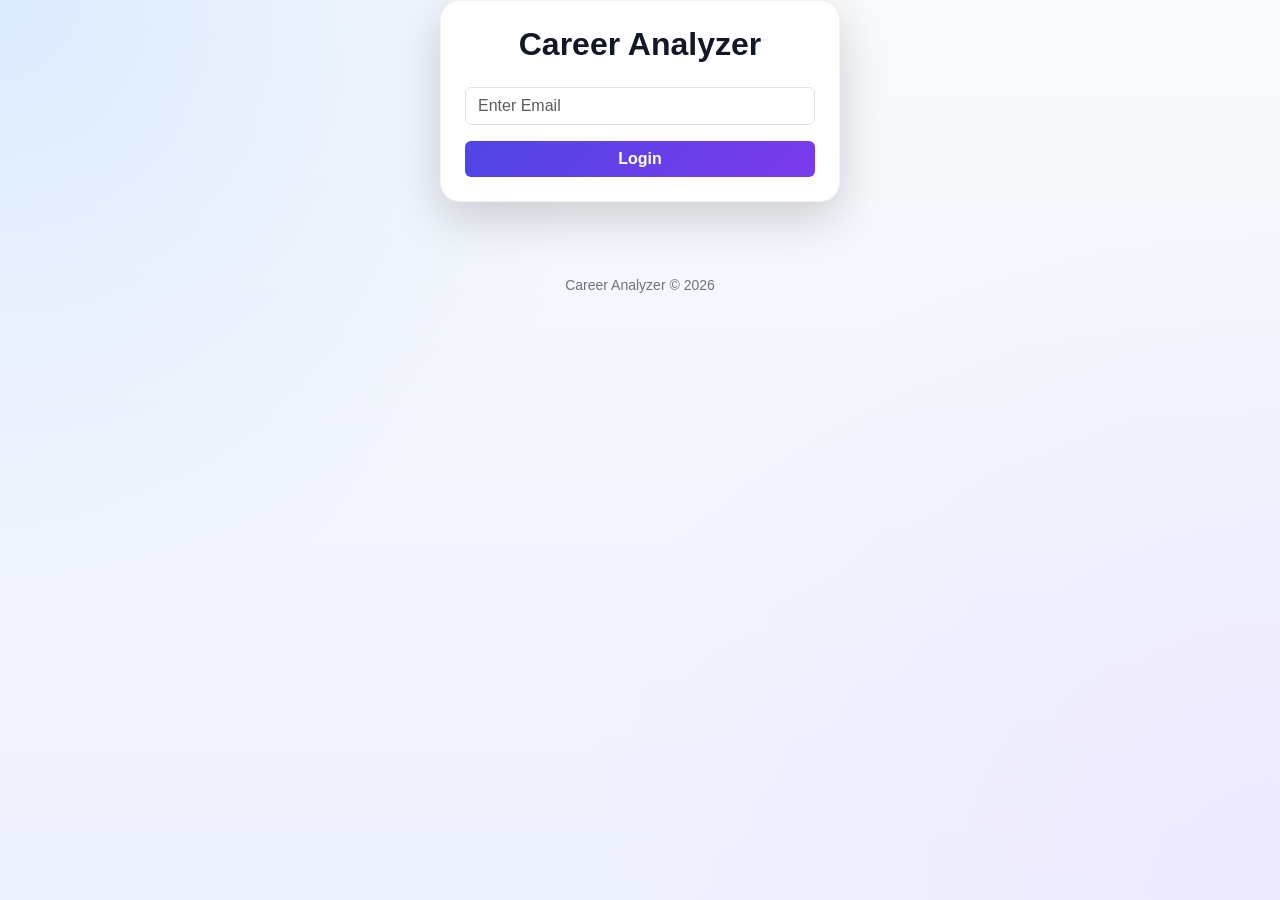
==== frontend/Career-Analyzer-Frontend/index.html @ 78244c8f "Added Frontend" ====
<!DOCTYPE html>
<html>
<head>

    <title>Career Analyzer Login</title>

    <link href="https://cdn.jsdelivr.net/npm/bootstrap@5.3.3/dist/css/bootstrap.min.css"
          rel="stylesheet">

    <link rel="stylesheet" href="css/style.css">

</head>

<body class="bg-light">
    <div class="main-wrapper">

<div class="container vh-100 d-flex justify-content-center align-items-center">

    <div class="card shadow-lg p-4" style="width:400px;">

        <h2 class="text-center mb-4">
            Career Analyzer
        </h2>

        <input
                type="text"
                id="username"
                class="form-control mb-3"
                placeholder="Enter Email">

        <button
                class="btn btn-primary w-100"
                onclick="login()">

            Login

        </button>

    </div>

</div>
</div>
<script src="js/app.js"></script>

</body>
<footer
    class="text-center mt-5">

    Career Analyzer © 2026

</footer>
</html>
---- frontend/Career-Analyzer-Frontend/css/style.css ----
/* ===============================
   ROOT DESIGN SYSTEM
================================ */
:root {
    --primary: #4f46e5;
    --secondary: #7c3aed;
    --accent: #06b6d4;

    --text: #111827;
    --muted: #6b7280;

    --card-bg: #ffffff;
    --soft-bg: #f8fafc;
}

html, body {
    height: auto;
    min-height: 100%;
    overflow-y: auto;
    overflow-x: hidden;
}
/* ===============================
   GLOBAL BODY
================================ */
body {
    margin: 0;
    font-family: 'Segoe UI', sans-serif;
padding-bottom: 60px;
    background:
        radial-gradient(circle at top left, #dbeafe, transparent 40%),
        radial-gradient(circle at bottom right, #ede9fe, transparent 45%),
        linear-gradient(180deg, #f8fafc, #eef2ff);

    color: var(--text);
position: relative;
}

/* ===============================
   FLOATING BACKGROUND BLOBS
================================ */
.bg-blobs {
    position: fixed;
    inset: 0;
    pointer-events: none; /* VERY IMPORTANT */
    z-index: -1;
}


.bg-blobs::before,
.bg-blobs::after {
    content: "";
    position: absolute;
    width: 400px;
    height: 400px;
    border-radius: 50%;
    filter: blur(80px);
    opacity: 0.6;
    animation: float 10s infinite ease-in-out;
}

.bg-blobs::before {
    background: var(--primary);
    top: 10%;
    left: 10%;
}

.bg-blobs::after {
    background: var(--accent);
    bottom: 10%;
    right: 10%;
    animation-delay: 3s;
}

/* ===============================
   HERO SECTION
================================ */
.hero-section {
    background: linear-gradient(
        135deg,
        var(--primary),
        var(--secondary),
        var(--accent)
    );

    color: white;
    padding: 70px 30px;
    border-radius: 0 0 40px 40px;
    text-align: center;

    box-shadow: 0 12px 35px rgba(0,0,0,0.25);
}

.hero-section h1 {
    font-size: 46px;
    font-weight: 900;
    letter-spacing: 1px;
    text-shadow: 0 2px 10px rgba(0,0,0,0.2);
}

.hero-section p {
    font-size: 18px;
    opacity: 0.95;
    font-weight: 500;
}

/* ===============================
   NAVBAR
================================ */
.navbar {
    backdrop-filter: blur(14px);
    background: rgba(15, 23, 42, 0.9) !important;
    padding: 12px 20px;
    border-bottom: 1px solid rgba(255,255,255,0.08);
}

/* ===============================
   CARDS
================================ */
.card {
    border: 1px solid rgba(0,0,0,0.05);
    border-radius: 20px;

    background: var(--card-bg);

    box-shadow: 0 10px 25px rgba(0,0,0,0.08);

    transition: all 0.3s ease;
}

.card:hover {
    transform: translateY(-7px);
    box-shadow: 0 18px 40px rgba(0,0,0,0.15);
}

/* ===============================
   STAT CARDS
================================ */
.stat-card {
    text-align: center;
    padding: 28px;
    border-radius: 20px;

    background: linear-gradient(
        135deg,
        #ffffff,
        #f1f5f9,
        #eef2ff
    );

    border: 1px solid rgba(99,102,241,0.1);
}

.stat-number {
    font-size: 38px;
    font-weight: 900;
    color: var(--primary);
}

/* ===============================
   BEST MATCH CARD (AI GLOW FIXED)
================================ */
.best-match {
    background: linear-gradient(
        135deg,
        #10b981,
        var(--accent)
    );

    color: white;
    border-radius: 24px;
    text-align: center;

    position: relative;
    overflow: hidden;

    box-shadow: 0 15px 35px rgba(0,0,0,0.2);
}

.best-match::before {
    content: "";
    position: absolute;
    inset: -50%;
    background: radial-gradient(circle, rgba(255,255,255,0.25), transparent 60%);
    animation: glow 3s infinite;
}

/* ===============================
   HEADINGS
================================ */
h1, h2, h3, h4, h5 {
    font-weight: 800;
    color: var(--text);
}

/* Hero override */
.hero-section h1,
.hero-section p {
    color: white;
}

/* ===============================
   LIST ITEMS
================================ */
ul {
    padding-left: 0;
}

li {
    list-style: none;

    padding: 10px 14px;
    margin-bottom: 10px;

    font-size: 15px;
    font-weight: 500;

    background: var(--soft-bg);
    border: 1px solid rgba(0,0,0,0.05);
    border-radius: 12px;

    color: #1f2937;

    transition: all 0.25s ease;
}

li:hover {
    transform: scale(1.02);
    background: rgba(99,102,241,0.08);
    box-shadow: 0 8px 20px rgba(99,102,241,0.15);
}

/* ===============================
   BUTTONS
================================ */
.btn-primary {
    background: linear-gradient(135deg, var(--primary), var(--secondary));
    border: none;
    font-weight: 600;
}

.btn-primary:hover {
    transform: scale(1.03);
    opacity: 0.95;
}

.btn-success {
    background: linear-gradient(135deg, #10b981, #059669);
    border: none;
    font-weight: 600;
}

.btn-outline-light:hover {
    background: white;
    color: black;
}

/* ===============================
   CONTAINER
================================ */

.container, .row {
    height: auto !important;
    max-height: none !important;
}
.main-wrapper {
    animation: fadeIn 0.6s ease-in-out;
}

/* ===============================
   FOOTER
================================ */
footer {
    padding: 25px;
    font-size: 14px;
    color: var(--muted);
    text-align: center;
}

/* ===============================
   DARK MODE
================================ */
body.dark {
    background: #0b1220;
    color: #e5e7eb;
}

body.dark .card {
    background: rgba(255,255,255,0.06);
    color: white;
}

body.dark li {
    background: rgba(255,255,255,0.08);
    color: #e5e7eb;
}

body.dark .stat-card {
    background: rgba(255,255,255,0.05);
}

/* ===============================
   PROGRESS BAR (OPTIONAL UI)
================================ */
.progress-bar-container {
    background: #e5e7eb;
    border-radius: 10px;
    height: 10px;
    overflow: hidden;
    margin-top: 6px;
}

.progress-bar-fill {
    height: 100%;
    background: linear-gradient(90deg, var(--primary), var(--accent));
    width: 0%;
    transition: width 1s ease-in-out;
}

/* ===============================
   ANIMATIONS
================================ */
@keyframes float {
    0%, 100% { transform: translateY(0px) scale(1); }
    50% { transform: translateY(-40px) scale(1.2); }
}

@keyframes fadeIn {
    from { opacity: 0; transform: translateY(10px); }
    to { opacity: 1; transform: translateY(0); }
}

@keyframes glow {
    0%, 100% { transform: rotate(0deg); }
    50% { transform: rotate(180deg); }
}
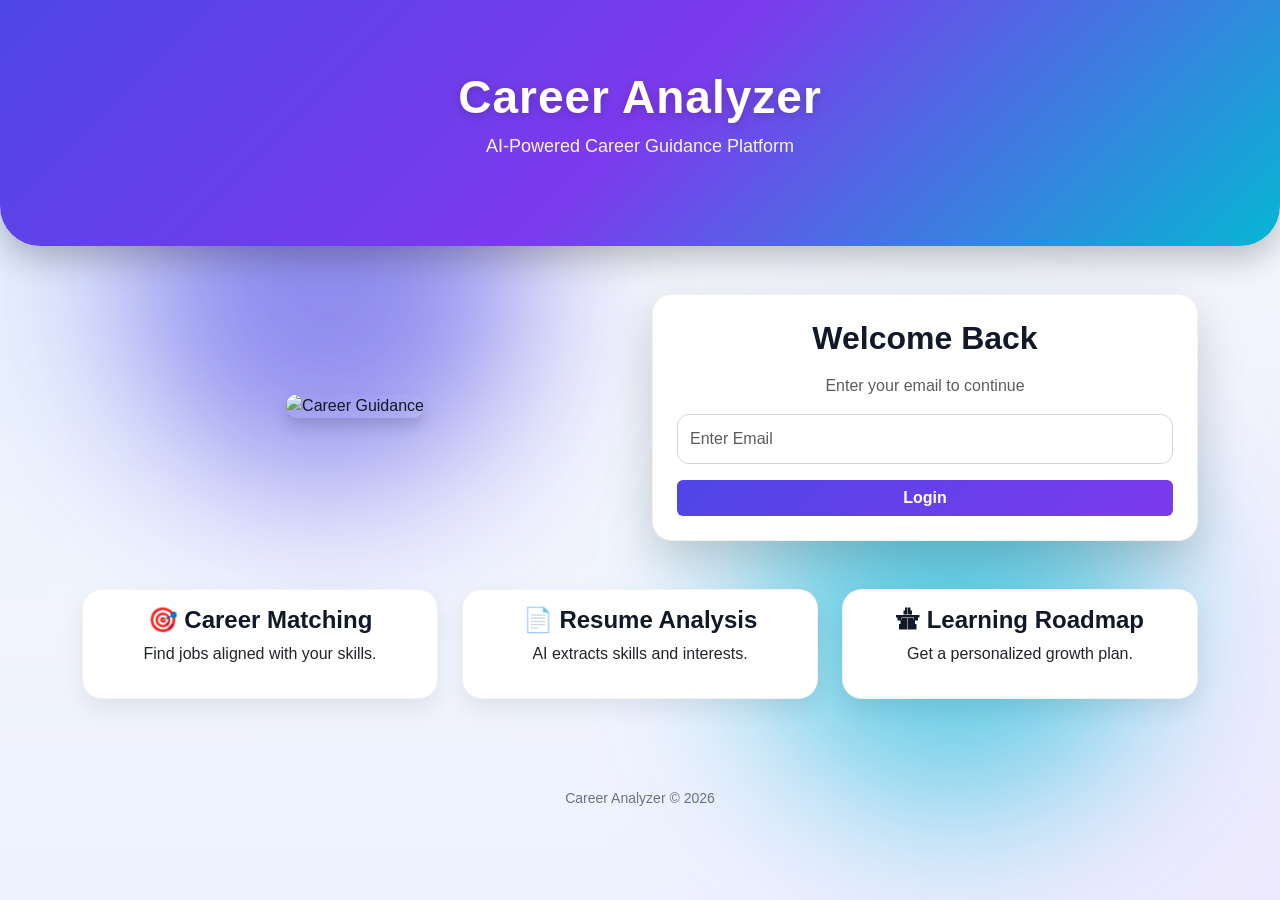
==== commit c09cb6cb: "Initial Career Analyzer Project" ====
--- a/frontend/Career-Analyzer-Frontend/index.html
+++ b/frontend/Career-Analyzer-Frontend/index.html
@@ -1,52 +1,100 @@
 <!DOCTYPE html>
 <html>
 <head>
-
     <title>Career Analyzer Login</title>
 
     <link href="https://cdn.jsdelivr.net/npm/bootstrap@5.3.3/dist/css/bootstrap.min.css"
           rel="stylesheet">
 
     <link rel="stylesheet" href="css/style.css">
-
 </head>
 
-<body class="bg-light">
-    <div class="main-wrapper">
+<body>
 
-<div class="container vh-100 d-flex justify-content-center align-items-center">
+<div class="bg-blobs"></div>
 
-    <div class="card shadow-lg p-4" style="width:400px;">
+<!-- Hero Section -->
+<div class="hero-section">
+    <h1>Career Analyzer</h1>
+    <p>AI-Powered Career Guidance Platform</p>
+</div>
 
-        <h2 class="text-center mb-4">
-            Career Analyzer
-        </h2>
+<div class="container mt-5">
 
-        <input
-                type="text"
-                id="username"
-                class="form-control mb-3"
-                placeholder="Enter Email">
+    <div class="row align-items-center">
 
-        <button
-                class="btn btn-primary w-100"
-                onclick="login()">
+        <!-- Left Side Image -->
+        <div class="col-lg-6 text-center mb-4">
+            <img
+                src="https://images.unsplash.com/photo-1522202176988-66273c2fd55f"
+                class="img-fluid rounded-4 shadow"
+                alt="Career Guidance">
+        </div>
 
-            Login
+        <!-- Login Card -->
+        <div class="col-lg-6">
 
-        </button>
+            <div class="card shadow-lg p-4">
+
+                <h2 class="text-center mb-3">
+                    Welcome Back
+                </h2>
+
+                <p class="text-center text-muted">
+                    Enter your email to continue
+                </p>
+
+                <input
+                    type="email"
+                    id="username"
+                    class="form-control mb-3"
+                    placeholder="Enter Email">
+
+                <button
+                    class="btn btn-primary w-100"
+                    onclick="login()">
+                    Login
+                </button>
+
+            </div>
+
+        </div>
+
+    </div>
+
+    <!-- Features -->
+    <div class="row mt-5">
+
+        <div class="col-md-4 mb-3">
+            <div class="card p-3 text-center">
+                <h4>🎯 Career Matching</h4>
+                <p>Find jobs aligned with your skills.</p>
+            </div>
+        </div>
+
+        <div class="col-md-4 mb-3">
+            <div class="card p-3 text-center">
+                <h4>📄 Resume Analysis</h4>
+                <p>AI extracts skills and interests.</p>
+            </div>
+        </div>
+
+        <div class="col-md-4 mb-3">
+            <div class="card p-3 text-center">
+                <h4>🛣 Learning Roadmap</h4>
+                <p>Get a personalized growth plan.</p>
+            </div>
+        </div>
 
     </div>
 
 </div>
-</div>
+
+<footer class="text-center mt-5">
+    Career Analyzer © 2026
+</footer>
+
 <script src="js/app.js"></script>
 
 </body>
-<footer
-    class="text-center mt-5">
-
-    Career Analyzer © 2026
-
-</footer>
 </html>
--- a/frontend/Career-Analyzer-Frontend/css/style.css
+++ b/frontend/Career-Analyzer-Frontend/css/style.css
@@ -116,6 +116,21 @@
 /* ===============================
    CARDS
 ================================ */
+.form-control {
+    border-radius: 12px;
+    padding: 12px;
+    border: 1px solid #d1d5db;
+}
+
+.form-control:focus {
+    box-shadow: 0 0 15px rgba(79,70,229,0.25);
+    border-color: #4f46e5;
+}
+
+.card h2,
+.card h3 {
+    margin-bottom: 15px;
+}
 .card {
     border: 1px solid rgba(0,0,0,0.05);
     border-radius: 20px;
@@ -315,6 +330,11 @@
     width: 0%;
     transition: width 1s ease-in-out;
 }
+#detectedDomain {
+    font-size: 1.3rem;
+    font-weight: bold;
+    color: #198754;
+}
 
 /* ===============================
    ANIMATIONS
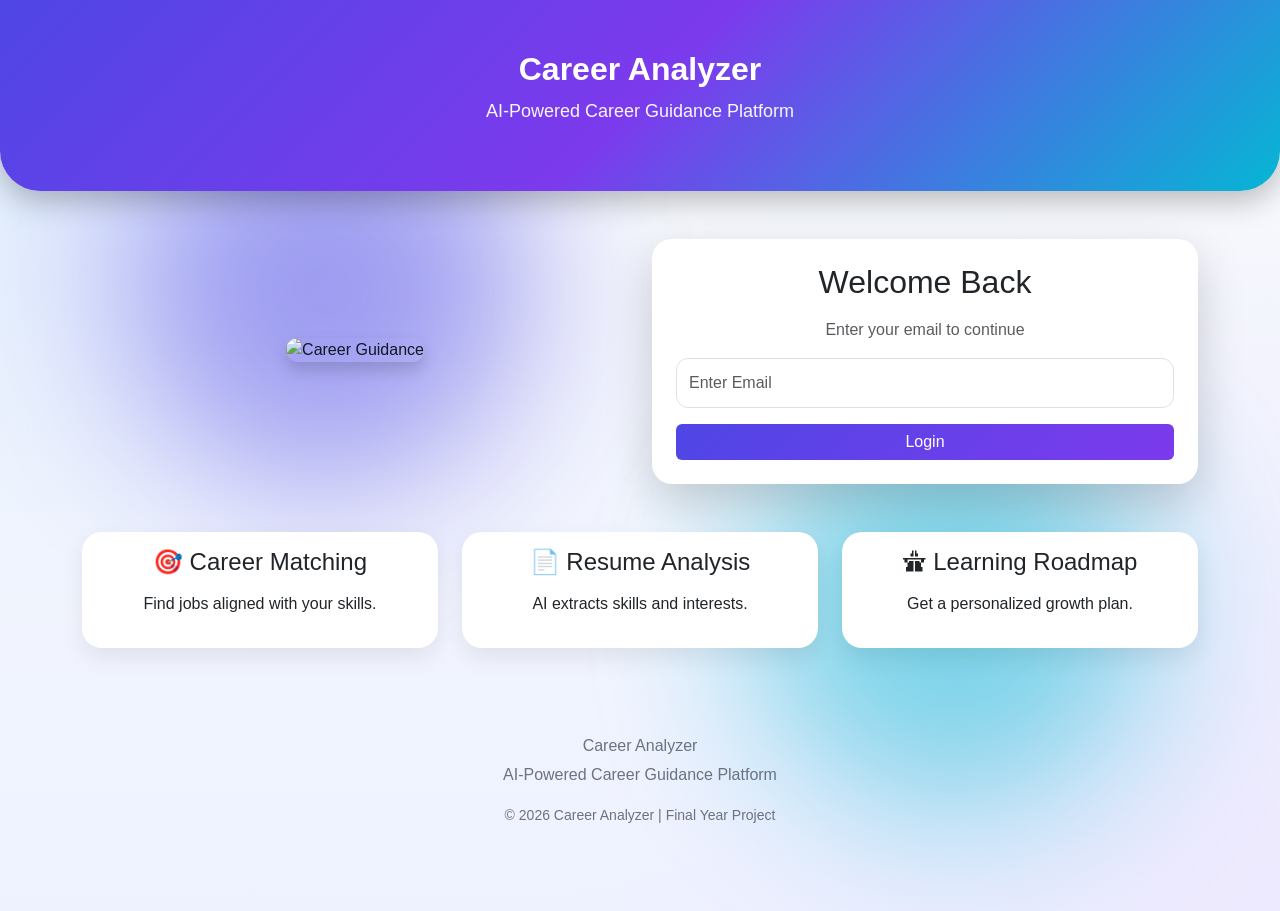
==== commit b91b74e9: "enhanced fronted" ====
--- a/frontend/Career-Analyzer-Frontend/index.html
+++ b/frontend/Career-Analyzer-Frontend/index.html
@@ -90,10 +90,19 @@
 
 </div>
 
-<footer class="text-center mt-5">
-    Career Analyzer © 2026
+<footer class="text-center mt-5 p-4">
+
+    <h6>Career Analyzer</h6>
+
+    <p>
+        AI-Powered Career Guidance Platform
+    </p>
+
+    <small>
+        © 2026 Career Analyzer | Final Year Project
+    </small>
+
 </footer>
-
 <script src="js/app.js"></script>
 
 </body>
--- a/frontend/Career-Analyzer-Frontend/css/style.css
+++ b/frontend/Career-Analyzer-Frontend/css/style.css
@@ -1,355 +1,564 @@
-/* ===============================
-   ROOT DESIGN SYSTEM
-================================ */
-:root {
-    --primary: #4f46e5;
-    --secondary: #7c3aed;
-    --accent: #06b6d4;
-
-    --text: #111827;
-    --muted: #6b7280;
-
-    --card-bg: #ffffff;
-    --soft-bg: #f8fafc;
-}
-
-html, body {
-    height: auto;
-    min-height: 100%;
-    overflow-y: auto;
-    overflow-x: hidden;
-}
-/* ===============================
-   GLOBAL BODY
-================================ */
-body {
-    margin: 0;
-    font-family: 'Segoe UI', sans-serif;
-padding-bottom: 60px;
+/* ==========================================
+   CAREER ANALYZER - PROFESSIONAL UI
+========================================== */
+
+:root{
+    --primary:#4f46e5;
+    --secondary:#7c3aed;
+    --accent:#06b6d4;
+
+    --success:#10b981;
+    --warning:#f59e0b;
+    --danger:#ef4444;
+
+    --text:#111827;
+    --muted:#6b7280;
+
+    --card-bg:#ffffff;
+    --soft-bg:#f8fafc;
+}
+
+/* ==========================================
+   GLOBAL
+========================================== */
+html{
+    scroll-behavior:smooth;
+}
+html,
+body{
+    min-height:100%;
+    overflow-x:hidden;
+    overflow-y:auto;
+}
+
+body{
+    margin:0;
+    font-family:'Segoe UI',sans-serif;
+
     background:
-        radial-gradient(circle at top left, #dbeafe, transparent 40%),
-        radial-gradient(circle at bottom right, #ede9fe, transparent 45%),
-        linear-gradient(180deg, #f8fafc, #eef2ff);
-
-    color: var(--text);
-position: relative;
-}
-
-/* ===============================
-   FLOATING BACKGROUND BLOBS
-================================ */
-.bg-blobs {
-    position: fixed;
-    inset: 0;
-    pointer-events: none; /* VERY IMPORTANT */
-    z-index: -1;
-}
-
+        radial-gradient(circle at top left,#dbeafe,transparent 40%),
+        radial-gradient(circle at bottom right,#ede9fe,transparent 45%),
+        linear-gradient(180deg,#f8fafc,#eef2ff);
+
+    color:var(--text);
+
+    position:relative;
+    padding-bottom:60px;
+
+    animation:fadeIn .5s ease;
+}
+
+/* ==========================================
+   BACKGROUND BLOBS
+========================================== */
+
+.bg-blobs{
+    position:fixed;
+    inset:0;
+    pointer-events:none;
+    z-index:-1;
+}
 
 .bg-blobs::before,
-.bg-blobs::after {
-    content: "";
-    position: absolute;
-    width: 400px;
-    height: 400px;
-    border-radius: 50%;
-    filter: blur(80px);
-    opacity: 0.6;
-    animation: float 10s infinite ease-in-out;
-}
-
-.bg-blobs::before {
-    background: var(--primary);
-    top: 10%;
-    left: 10%;
-}
-
-.bg-blobs::after {
-    background: var(--accent);
-    bottom: 10%;
-    right: 10%;
-    animation-delay: 3s;
-}
-
-/* ===============================
-   HERO SECTION
-================================ */
-.hero-section {
-    background: linear-gradient(
+.bg-blobs::after{
+    content:"";
+    position:absolute;
+
+    width:400px;
+    height:400px;
+
+    border-radius:50%;
+    filter:blur(80px);
+
+    opacity:.5;
+
+    animation:float 10s infinite ease-in-out;
+}
+
+.bg-blobs::before{
+    background:var(--primary);
+    top:10%;
+    left:10%;
+}
+
+.bg-blobs::after{
+    background:var(--accent);
+    right:10%;
+    bottom:10%;
+    animation-delay:3s;
+}
+
+/* ==========================================
+   HERO
+========================================== */
+
+.hero-section{
+    background:linear-gradient(
         135deg,
         var(--primary),
         var(--secondary),
         var(--accent)
     );
 
-    color: white;
-    padding: 70px 30px;
-    border-radius: 0 0 40px 40px;
-    text-align: center;
-
-    box-shadow: 0 12px 35px rgba(0,0,0,0.25);
-}
-
-.hero-section h1 {
-    font-size: 46px;
-    font-weight: 900;
-    letter-spacing: 1px;
-    text-shadow: 0 2px 10px rgba(0,0,0,0.2);
-}
-
-.hero-section p {
-    font-size: 18px;
-    opacity: 0.95;
-    font-weight: 500;
-}
-
-/* ===============================
+    color:white;
+
+    padding:50px 15px;
+
+    text-align:center;
+
+    border-radius:0 0 40px 40px;
+
+    box-shadow:0 10px 30px rgba(0,0,0,.25);
+}
+
+.hero-section h1{
+    font-size:32px;
+    font-weight:900;
+    margin-bottom:10px;
+}
+
+.hero-section p{
+    font-size:18px;
+    opacity:.95;
+}
+
+/* ==========================================
    NAVBAR
-================================ */
-.navbar {
-    backdrop-filter: blur(14px);
-    background: rgba(15, 23, 42, 0.9) !important;
-    padding: 12px 20px;
-    border-bottom: 1px solid rgba(255,255,255,0.08);
-}
-
-/* ===============================
+========================================== */
+
+.navbar{
+    background:rgba(15,23,42,.95)!important;
+    backdrop-filter:blur(12px);
+
+    border-bottom:1px solid rgba(255,255,255,.08);
+}
+
+.navbar-brand{
+    font-weight:700;
+}
+
+.nav-link{
+    color:white!important;
+    transition:.3s;
+}
+
+.nav-link:hover{
+    color:#93c5fd!important;
+}
+
+/* ==========================================
+   PAGE TITLE
+========================================== */
+
+.page-header{
+    text-align:center;
+    margin:30px 0;
+}
+
+.page-header h2{
+    font-weight:800;
+}
+
+.page-header p{
+    color:var(--muted);
+}
+
+/* ==========================================
    CARDS
-================================ */
-.form-control {
-    border-radius: 12px;
-    padding: 12px;
-    border: 1px solid #d1d5db;
-}
-
-.form-control:focus {
-    box-shadow: 0 0 15px rgba(79,70,229,0.25);
-    border-color: #4f46e5;
-}
-
-.card h2,
-.card h3 {
-    margin-bottom: 15px;
-}
-.card {
-    border: 1px solid rgba(0,0,0,0.05);
-    border-radius: 20px;
-
-    background: var(--card-bg);
-
-    box-shadow: 0 10px 25px rgba(0,0,0,0.08);
-
-    transition: all 0.3s ease;
-}
-
-.card:hover {
-    transform: translateY(-7px);
-    box-shadow: 0 18px 40px rgba(0,0,0,0.15);
-}
-
-/* ===============================
+========================================== */
+
+.card{
+    border:none;
+
+    border-radius:20px;
+
+    background:var(--card-bg);
+
+    box-shadow:
+        0 10px 25px rgba(0,0,0,.08);
+
+    transition:.3s;
+}
+
+.card:hover{
+    transform:translateY(-5px);
+
+    box-shadow:
+        0 18px 40px rgba(0,0,0,.12);
+}
+
+.card h4,
+.card h5{
+    margin-bottom:15px;
+}
+
+/* ==========================================
    STAT CARDS
-================================ */
-.stat-card {
-    text-align: center;
-    padding: 28px;
-    border-radius: 20px;
-
-    background: linear-gradient(
-        135deg,
-        #ffffff,
-        #f1f5f9,
-        #eef2ff
-    );
-
-    border: 1px solid rgba(99,102,241,0.1);
-}
-
-.stat-number {
-    font-size: 38px;
-    font-weight: 900;
-    color: var(--primary);
-}
-
-/* ===============================
-   BEST MATCH CARD (AI GLOW FIXED)
-================================ */
-.best-match {
-    background: linear-gradient(
-        135deg,
-        #10b981,
-        var(--accent)
-    );
-
-    color: white;
-    border-radius: 24px;
-    text-align: center;
-
-    position: relative;
-    overflow: hidden;
-
-    box-shadow: 0 15px 35px rgba(0,0,0,0.2);
-}
-
-.best-match::before {
-    content: "";
-    position: absolute;
-    inset: -50%;
-    background: radial-gradient(circle, rgba(255,255,255,0.25), transparent 60%);
-    animation: glow 3s infinite;
-}
-
-/* ===============================
-   HEADINGS
-================================ */
-h1, h2, h3, h4, h5 {
-    font-weight: 800;
-    color: var(--text);
-}
-
-/* Hero override */
-.hero-section h1,
-.hero-section p {
-    color: white;
-}
-
-/* ===============================
-   LIST ITEMS
-================================ */
-ul {
-    padding-left: 0;
-}
-
-li {
-    list-style: none;
-
-    padding: 10px 14px;
-    margin-bottom: 10px;
-
-    font-size: 15px;
-    font-weight: 500;
-
-    background: var(--soft-bg);
-    border: 1px solid rgba(0,0,0,0.05);
-    border-radius: 12px;
-
-    color: #1f2937;
-
-    transition: all 0.25s ease;
-}
-
-li:hover {
-    transform: scale(1.02);
-    background: rgba(99,102,241,0.08);
-    box-shadow: 0 8px 20px rgba(99,102,241,0.15);
-}
-
-/* ===============================
+========================================== */
+
+.stat-card{
+    text-align:center;
+
+    padding:25px;
+
+    background:
+        linear-gradient(
+            135deg,
+            #ffffff,
+            #f1f5f9,
+            #eef2ff
+        );
+}
+
+.stat-number{
+    font-size:38px;
+    font-weight:900;
+    color:var(--primary);
+}
+
+/* ==========================================
+   BEST MATCH
+========================================== */
+
+.best-match{
+    background:
+        linear-gradient(
+            135deg,
+            #10b981,
+            #06b6d4
+        );
+
+    color:white;
+
+    text-align:center;
+
+    position:relative;
+    overflow:hidden;
+}
+
+.best-match::before{
+    content:"";
+
+    position:absolute;
+    inset:-50%;
+
+    background:
+        radial-gradient(
+            circle,
+            rgba(255,255,255,.25),
+            transparent 60%
+        );
+
+    animation:glow 3s infinite;
+}
+
+/* ==========================================
+   FORM CONTROLS
+========================================== */
+
+.form-control{
+    border-radius:12px;
+    padding:12px;
+}
+
+.form-control:focus{
+    border-color:var(--primary);
+
+    box-shadow:
+        0 0 15px rgba(79,70,229,.25);
+}
+#loaderOverlay{
+
+    display:none;
+
+    position:fixed;
+
+    inset:0;
+
+    background:rgba(0,0,0,.7);
+
+    z-index:9999;
+
+    justify-content:center;
+
+    align-items:center;
+}
+body.dark .loader-box{
+    background:#1e293b;
+    color:white;
+}
+.loader-box{
+    background:white;
+    padding:40px;
+    border-radius:20px;
+    text-align:center;
+    min-width:280px;
+
+    animation:pulseLoader 1.5s infinite;
+}
+body.dark footer{
+    color:#cbd5e1;
+}
+body.dark .form-control{
+    background:#1e293b;
+    color:white;
+    border:1px solid #334155;
+}
+
+body.dark .form-control::placeholder{
+    color:#94a3b8;
+}
+.navbar .btn{
+    border-radius:10px;
+}
+/* ==========================================
    BUTTONS
-================================ */
-.btn-primary {
-    background: linear-gradient(135deg, var(--primary), var(--secondary));
-    border: none;
-    font-weight: 600;
-}
-
-.btn-primary:hover {
-    transform: scale(1.03);
-    opacity: 0.95;
-}
-
-.btn-success {
-    background: linear-gradient(135deg, #10b981, #059669);
-    border: none;
-    font-weight: 600;
-}
-
-.btn-outline-light:hover {
-    background: white;
-    color: black;
-}
-
-/* ===============================
-   CONTAINER
-================================ */
-
-.container, .row {
-    height: auto !important;
-    max-height: none !important;
-}
-.main-wrapper {
-    animation: fadeIn 0.6s ease-in-out;
-}
-
-/* ===============================
+========================================== */
+
+.btn-primary{
+    border:none;
+
+    background:
+        linear-gradient(
+            135deg,
+            var(--primary),
+            var(--secondary)
+        );
+}
+
+.btn-success{
+    border:none;
+
+    background:
+        linear-gradient(
+            135deg,
+            #10b981,
+            #059669
+        );
+}
+
+.btn-primary,
+.btn-success{
+    transition:.3s;
+}
+
+.btn-primary:hover,
+.btn-success:hover{
+    transform:translateY(-2px);
+}
+
+/* ==========================================
+   LISTS
+========================================== */
+
+ul{
+    padding-left:0;
+}
+
+li{
+    list-style:none;
+
+    padding:12px;
+
+    margin-bottom:10px;
+
+    border-radius:12px;
+
+    background:var(--soft-bg);
+
+    border:1px solid rgba(0,0,0,.05);
+
+    transition:.3s;
+}
+
+li:hover{
+    background:rgba(79,70,229,.08);
+
+    transform:translateX(4px);
+}
+
+/* ==========================================
+   SKILL BADGES
+========================================== */
+
+.skill-badge{
+    display:inline-block;
+
+    margin:5px;
+    padding:8px 14px;
+
+    border-radius:50px;
+
+    background:var(--primary);
+
+    color:white;
+
+    font-size:14px;
+}
+
+/* ==========================================
+   CHART CONTAINERS
+========================================== */
+
+.chart-card{
+    padding:20px;
+}
+
+canvas{
+    max-height:350px;
+}
+
+/* ==========================================
+   TIMELINE
+========================================== */
+
+.timeline-step{
+    border-left:4px solid var(--primary);
+
+    padding-left:20px;
+
+    margin-bottom:20px;
+}
+
+/* ==========================================
+   TABLES
+========================================== */
+
+.table{
+    border-radius:15px;
+    overflow:hidden;
+}
+
+.table thead{
+    background:var(--primary);
+    color:white;
+}
+
+/* ==========================================
+   FEATURE BOXES
+========================================== */
+
+.feature-box{
+    text-align:center;
+    padding:25px;
+}
+
+.feature-box i{
+    font-size:40px;
+    color:var(--primary);
+}
+
+/* ==========================================
    FOOTER
-================================ */
-footer {
-    padding: 25px;
-    font-size: 14px;
-    color: var(--muted);
-    text-align: center;
-}
-
-/* ===============================
+========================================== */
+
+footer{
+    text-align:center;
+
+    padding:30px;
+
+    color:var(--muted);
+}
+
+/* ==========================================
    DARK MODE
-================================ */
-body.dark {
-    background: #0b1220;
-    color: #e5e7eb;
-}
-
-body.dark .card {
-    background: rgba(255,255,255,0.06);
-    color: white;
-}
-
-body.dark li {
-    background: rgba(255,255,255,0.08);
-    color: #e5e7eb;
-}
-
-body.dark .stat-card {
-    background: rgba(255,255,255,0.05);
-}
-
-/* ===============================
-   PROGRESS BAR (OPTIONAL UI)
-================================ */
-.progress-bar-container {
-    background: #e5e7eb;
-    border-radius: 10px;
-    height: 10px;
-    overflow: hidden;
-    margin-top: 6px;
-}
-
-.progress-bar-fill {
-    height: 100%;
-    background: linear-gradient(90deg, var(--primary), var(--accent));
-    width: 0%;
-    transition: width 1s ease-in-out;
-}
-#detectedDomain {
-    font-size: 1.3rem;
-    font-weight: bold;
-    color: #198754;
-}
-
-/* ===============================
+========================================== */
+
+body.dark{
+    background:#0f172a;
+    color:#e5e7eb;
+}
+
+body.dark .card{
+    background:#1e293b;
+    color:white;
+}
+
+body.dark li{
+    background:rgba(255,255,255,.05);
+    color:white;
+}
+
+body.dark .stat-card{
+    background:rgba(255,255,255,.05);
+}
+
+body.dark .table{
+    color:white;
+}
+
+body.dark .page-header p{
+    color:#cbd5e1;
+}
+img{
+    max-width:100%;
+    height:auto;
+    object-fit:cover;
+}
+/* ==========================================
    ANIMATIONS
-================================ */
-@keyframes float {
-    0%, 100% { transform: translateY(0px) scale(1); }
-    50% { transform: translateY(-40px) scale(1.2); }
-}
-
-@keyframes fadeIn {
-    from { opacity: 0; transform: translateY(10px); }
-    to { opacity: 1; transform: translateY(0); }
-}
-
-@keyframes glow {
-    0%, 100% { transform: rotate(0deg); }
-    50% { transform: rotate(180deg); }
+========================================== */
+@keyframes pulseLoader{
+
+    0%{
+        transform:scale(1);
+    }
+
+    50%{
+        transform:scale(1.03);
+    }
+
+    100%{
+        transform:scale(1);
+    }
+}
+@keyframes float{
+    0%,100%{
+        transform:translateY(0) scale(1);
+    }
+
+    50%{
+        transform:translateY(-40px) scale(1.15);
+    }
+}
+
+@keyframes glow{
+    0%,100%{
+        transform:rotate(0deg);
+    }
+
+    50%{
+        transform:rotate(180deg);
+    }
+}
+
+@keyframes fadeIn{
+    from{
+        opacity:0;
+        transform:translateY(10px);
+    }
+
+    to{
+        opacity:1;
+        transform:translateY(0);
+    }
+}
+
+/* ==========================================
+   MOBILE RESPONSIVE
+========================================== */
+
+@media(max-width:768px){
+
+    .hero-section h1{
+        font-size:34px;
+    }
+
+    .stat-number{
+        font-size:28px;
+    }
+
+    .navbar .btn{
+        margin-top:5px;
+    }
 }
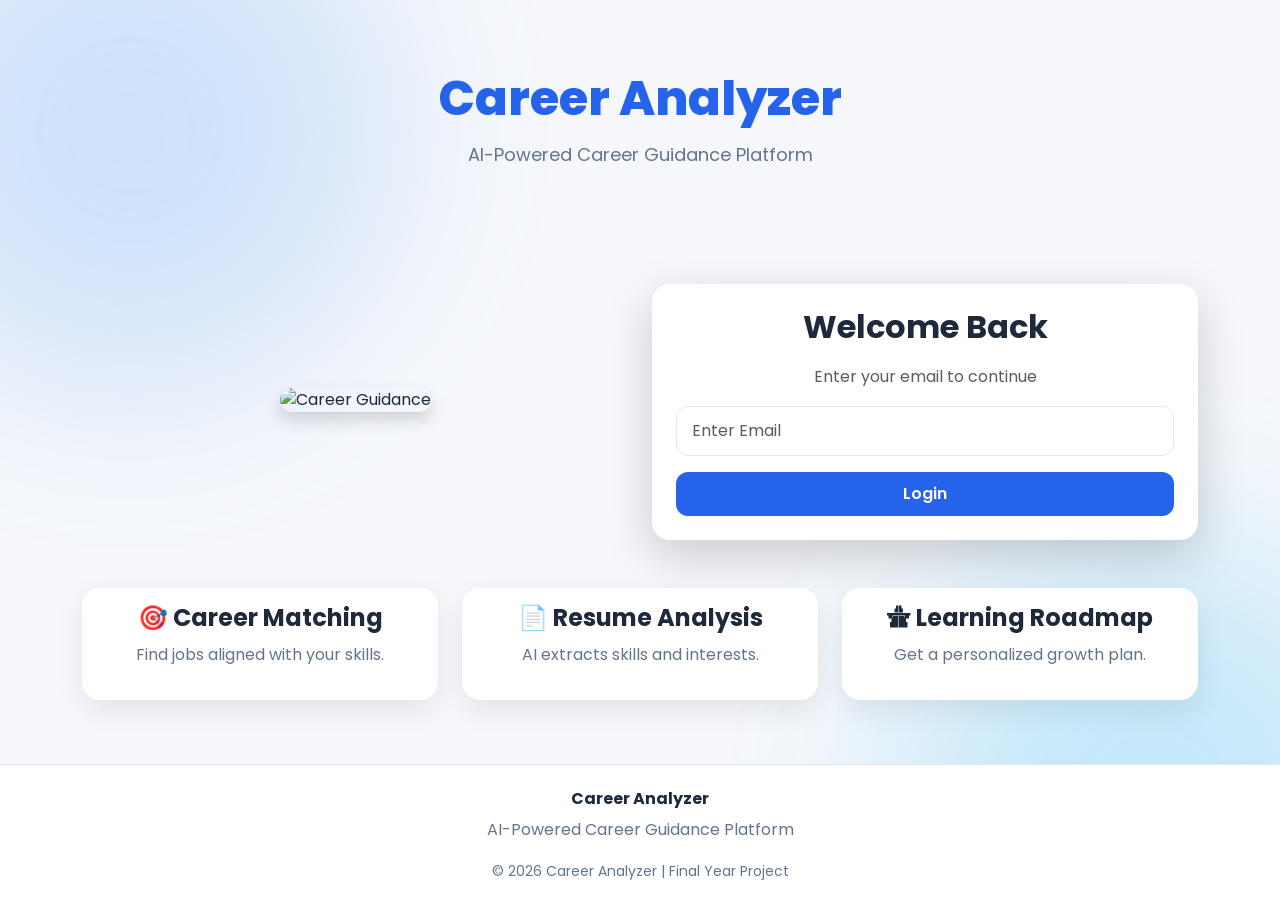
==== commit 105f2d09: "Completed Career Analyzer frontend" ====
--- a/frontend/Career-Analyzer-Frontend/index.html
+++ b/frontend/Career-Analyzer-Frontend/index.html
@@ -7,6 +7,7 @@
           rel="stylesheet">
 
     <link rel="stylesheet" href="css/style.css">
+    
 </head>
 
 <body>
@@ -103,7 +104,13 @@
     </small>
 
 </footer>
-<script src="js/app.js"></script>
+<script src="https://cdn.jsdelivr.net/npm/bootstrap@5.3.3/dist/js/bootstrap.bundle.min.js"></script>
+<script src="js/config.js"></script>
+<script src="js/login.js"></script>
+
+
+
+
 
 </body>
 </html>
--- a/frontend/Career-Analyzer-Frontend/css/style.css
+++ b/frontend/Career-Analyzer-Frontend/css/style.css
@@ -1,564 +1,1781 @@
-/* ==========================================
-   CAREER ANALYZER - PROFESSIONAL UI
-========================================== */
+/*==================================================
+    CAREER ANALYZER
+    GLOBAL STYLES
+==================================================*/
+
+/*==============================
+    GOOGLE FONT
+==============================*/
+
+@import url('https://fonts.googleapis.com/css2?family=Poppins:wght@300;400;500;600;700;800&display=swap');
+
+
+/*==============================
+    ROOT VARIABLES
+==============================*/
 
 :root{
-    --primary:#4f46e5;
-    --secondary:#7c3aed;
-    --accent:#06b6d4;
-
-    --success:#10b981;
+
+    --primary:#2563eb;
+    --primary-dark:#1d4ed8;
+
+    --secondary:#0f172a;
+
+    --success:#16a34a;
+
+    --danger:#dc2626;
+
     --warning:#f59e0b;
-    --danger:#ef4444;
-
-    --text:#111827;
-    --muted:#6b7280;
-
-    --card-bg:#ffffff;
-    --soft-bg:#f8fafc;
-}
-
-/* ==========================================
-   GLOBAL
-========================================== */
-html{
-    scroll-behavior:smooth;
-}
-html,
+
+    --background:#f5f7fb;
+
+    --card:#ffffff;
+
+    --text:#1e293b;
+
+    --text-light:#64748b;
+
+    --border:#e2e8f0;
+
+    --shadow:
+
+        0 10px 30px
+
+        rgba(0,0,0,.08);
+
+    --radius:18px;
+
+}
+
+
+/*==============================
+    DARK THEME
+==============================*/
+
+body.dark-mode{
+
+    --background:#0f172a;
+
+    --card:#1e293b;
+
+    --text:#f8fafc;
+
+    --text-light:#cbd5e1;
+
+    --border:#334155;
+
+}
+
+
+/*==============================
+    RESET
+==============================*/
+
+*{
+
+    margin:0;
+
+    padding:0;
+
+    box-sizing:border-box;
+
+}
+
+
+/*==============================
+    BODY
+==============================*/
+
 body{
-    min-height:100%;
+
+    font-family:'Poppins',sans-serif;
+
+    background:var(--background);
+
+    color:var(--text);
+
+    min-height:100vh;
+
     overflow-x:hidden;
-    overflow-y:auto;
-}
-
-body{
+
+    transition:.3s;
+
+}
+
+
+/*==============================
+    LINKS
+==============================*/
+
+a{
+
+    text-decoration:none;
+
+    color:inherit;
+
+}
+
+
+/*==============================
+    HEADINGS
+==============================*/
+
+h1,h2,h3,h4,h5,h6{
+
+    font-weight:700;
+
+    color:var(--text);
+
+}
+
+
+p{
+
+    color:var(--text-light);
+
+    line-height:1.7;
+
+}
+
+
+/*==============================
+    CONTAINER
+==============================*/
+
+.container{
+
+    position:relative;
+
+    z-index:2;
+
+}
+
+
+/*==============================
+    ANIMATED BACKGROUND
+==============================*/
+
+.bg-blobs{
+
+    position:fixed;
+
+    inset:0;
+
+    overflow:hidden;
+
+    z-index:-1;
+
+}
+
+
+.bg-blobs::before,
+
+.bg-blobs::after{
+
+    content:"";
+
+    position:absolute;
+
+    width:500px;
+
+    height:500px;
+
+    border-radius:50%;
+
+    filter:blur(90px);
+
+    opacity:.25;
+
+    animation:floatBlob 14s infinite alternate;
+
+}
+
+
+.bg-blobs::before{
+
+    background:#60a5fa;
+
+    top:-120px;
+
+    left:-120px;
+
+}
+
+
+.bg-blobs::after{
+
+    background:#38bdf8;
+
+    bottom:-150px;
+
+    right:-120px;
+
+}
+
+
+/*==============================
+    BLOB ANIMATION
+==============================*/
+
+@keyframes floatBlob{
+
+    from{
+
+        transform:
+
+        translateY(0)
+
+        translateX(0)
+
+        scale(1);
+
+    }
+
+    to{
+
+        transform:
+
+        translateY(80px)
+
+        translateX(60px)
+
+        scale(1.25);
+
+    }
+
+}
+
+
+/*==============================
+    HERO SECTION
+==============================*/
+
+.hero-section{
+
+    text-align:center;
+
+    padding:70px 20px 50px;
+
+}
+
+
+.hero-section h1{
+
+    font-size:48px;
+
+    font-weight:800;
+
+    color:var(--primary);
+
+}
+
+
+.hero-section p{
+
+    font-size:18px;
+
+    margin-top:12px;
+
+    color:var(--text-light);
+
+}
+
+
+/*==============================
+    NAVBAR
+==============================*/
+
+.navbar{
+
+    background:var(--secondary)!important;
+
+    box-shadow:var(--shadow);
+
+}
+
+
+.navbar-brand{
+
+    font-weight:700;
+
+    letter-spacing:.5px;
+
+}
+
+
+.nav-link{
+
+    color:#ffffff!important;
+
+    transition:.3s;
+
+}
+
+
+.nav-link:hover{
+
+    color:#93c5fd!important;
+
+}
+
+
+/*==============================
+    FOOTER
+==============================*/
+
+footer{
+
+    margin-top:60px;
+
+    padding:30px;
+
+    text-align:center;
+
+    background:var(--card);
+
+    border-top:1px solid var(--border);
+
+}
+
+
+footer h6{
+
+    margin-bottom:8px;
+
+}
+
+
+footer small{
+
+    color:var(--text-light);
+
+}
+
+
+/*==============================
+    TRANSITIONS
+==============================*/
+
+body,
+
+.card,
+
+button,
+
+input,
+
+textarea,
+
+.navbar,
+
+footer{
+
+    transition:.3s ease;
+
+}
+/*==================================================
+    PHASE 2
+    CARDS • BUTTONS • FORMS • LAYOUT
+==================================================*/
+
+
+/*==============================
+    COMMON CARD
+==============================*/
+
+.card{
+
+    background:var(--card);
+
+    border:none;
+
+    border-radius:var(--radius);
+
+    box-shadow:var(--shadow);
+
+    overflow:hidden;
+
+    transition:.3s;
+
+}
+
+.card:hover{
+
+    transform:translateY(-6px);
+
+    box-shadow:0 18px 40px rgba(0,0,0,.12);
+
+}
+
+
+/*==============================
+    SECTION TITLE
+==============================*/
+
+.section-title{
+
+    font-size:28px;
+
+    font-weight:700;
+
+    margin-bottom:25px;
+
+    color:var(--text);
+
+}
+
+
+/*==============================
+    STAT CARDS
+==============================*/
+
+.stat-card{
+
+    text-align:center;
+
+    padding:30px;
+
+}
+
+.stat-card h2{
+
+    font-size:38px;
+
+    color:var(--primary);
+
+    margin-bottom:10px;
+
+}
+
+.stat-card p{
+
     margin:0;
-    font-family:'Segoe UI',sans-serif;
-
-    background:
-        radial-gradient(circle at top left,#dbeafe,transparent 40%),
-        radial-gradient(circle at bottom right,#ede9fe,transparent 45%),
-        linear-gradient(180deg,#f8fafc,#eef2ff);
+
+    font-size:15px;
+
+}
+
+
+/*==============================
+    FEATURE CARDS
+==============================*/
+
+.feature-card{
+
+    text-align:center;
+
+    padding:35px 25px;
+
+}
+
+.feature-card i{
+
+    font-size:48px;
+
+    color:var(--primary);
+
+    margin-bottom:20px;
+
+}
+
+.feature-card h5{
+
+    margin-bottom:10px;
+
+}
+
+
+/*==============================
+    DASHBOARD MODULE CARDS
+==============================*/
+
+.module-card{
+
+    text-align:center;
+
+    padding:35px;
+
+    cursor:pointer;
+
+}
+
+.module-card h1{
+
+    font-size:46px;
+
+    margin-bottom:15px;
+
+}
+
+.module-card h5{
+
+    margin-bottom:10px;
+
+}
+
+
+/*==============================
+    BUTTONS
+==============================*/
+
+.btn{
+
+    border-radius:12px;
+
+    padding:10px 22px;
+
+    font-weight:600;
+
+    transition:.3s;
+
+}
+
+
+.btn-primary{
+
+    background:var(--primary);
+
+    border:none;
+
+}
+
+.btn-primary:hover{
+
+    background:var(--primary-dark);
+
+}
+
+
+.btn-success{
+
+    background:var(--success);
+
+    border:none;
+
+}
+
+
+.btn-success:hover{
+
+    opacity:.9;
+
+}
+
+
+.btn-danger{
+
+    background:var(--danger);
+
+    border:none;
+
+}
+
+
+.btn-outline-light{
+
+    border-radius:10px;
+
+}
+
+
+/*==============================
+    FORM INPUTS
+==============================*/
+
+.form-control{
+
+    border:1px solid var(--border);
+
+    border-radius:12px;
+
+    padding:12px 15px;
+
+    background:var(--card);
 
     color:var(--text);
 
-    position:relative;
-    padding-bottom:60px;
-
-    animation:fadeIn .5s ease;
-}
-
-/* ==========================================
-   BACKGROUND BLOBS
-========================================== */
-
-.bg-blobs{
+    box-shadow:none;
+
+}
+
+
+.form-control:focus{
+
+    border-color:var(--primary);
+
+    box-shadow:0 0 0 3px rgba(37,99,235,.15);
+
+}
+
+
+/*==============================
+    TEXTAREA
+==============================*/
+
+textarea{
+
+    resize:none;
+
+}
+
+
+/*==============================
+    LABELS
+==============================*/
+
+label{
+
+    font-weight:600;
+
+    margin-bottom:8px;
+
+}
+
+
+/*==============================
+    FILE INPUT
+==============================*/
+
+input[type=file]{
+
+    padding:14px;
+
+}
+
+
+/*==============================
+    BADGES
+==============================*/
+
+.badge{
+
+    border-radius:30px;
+
+    padding:8px 15px;
+
+    font-size:13px;
+
+}
+
+
+/*==============================
+    LIST GROUP
+==============================*/
+
+.list-group-item{
+
+    border:none;
+
+    border-bottom:1px solid var(--border);
+
+    background:transparent;
+
+}
+
+
+.list-group-item:last-child{
+
+    border-bottom:none;
+
+}
+
+
+/*==============================
+    PROGRESS BAR
+==============================*/
+
+.progress{
+
+    height:22px;
+
+    border-radius:20px;
+
+    overflow:hidden;
+
+}
+
+
+.progress-bar{
+
+    font-weight:600;
+
+}
+
+
+/*==============================
+    TABLES
+==============================*/
+
+.table{
+
+    background:var(--card);
+
+    border-radius:var(--radius);
+
+    overflow:hidden;
+
+}
+
+
+.table th{
+
+    background:var(--primary);
+
+    color:white;
+
+}
+
+
+.table td{
+
+    vertical-align:middle;
+
+}
+
+
+/*==============================
+    ICON BOX
+==============================*/
+
+.icon-box{
+
+    width:70px;
+
+    height:70px;
+
+    border-radius:50%;
+
+    display:flex;
+
+    align-items:center;
+
+    justify-content:center;
+
+    background:rgba(37,99,235,.12);
+
+    margin:auto;
+
+    margin-bottom:20px;
+
+}
+
+
+.icon-box i{
+
+    font-size:32px;
+
+    color:var(--primary);
+
+}
+
+
+/*==============================
+    SHADOW UTILITIES
+==============================*/
+
+.shadow-soft{
+
+    box-shadow:0 10px 25px rgba(0,0,0,.08);
+
+}
+
+
+.rounded-xl{
+
+    border-radius:22px;
+
+}
+
+
+/*==============================
+    SPACING
+==============================*/
+
+.section{
+
+    padding:60px 0;
+
+}
+
+
+.mt-6{
+
+    margin-top:80px;
+
+}
+
+
+.mb-6{
+
+    margin-bottom:80px;
+
+}
+
+
+/*==============================
+    PAGE HEADER
+==============================*/
+
+.page-header{
+
+    text-align:center;
+
+    margin-bottom:40px;
+
+}
+
+.page-header h2{
+
+    color:var(--primary);
+
+}
+
+.page-header p{
+
+    font-size:16px;
+
+}
+/*==================================================
+    PHASE 3
+    DASHBOARD COMPONENTS
+==================================================*/
+
+
+/*==============================
+    DASHBOARD WELCOME CARD
+==============================*/
+
+.welcome-card{
+
+    padding:35px;
+
+}
+
+.welcome-card h2{
+
+    color:var(--primary);
+
+    margin-bottom:10px;
+
+}
+
+.welcome-card p{
+
+    font-size:16px;
+
+}
+
+
+/*==============================
+    QUICK ACTION CARD
+==============================*/
+
+.quick-card{
+
+    text-align:center;
+
+    padding:30px;
+
+    cursor:pointer;
+
+}
+
+.quick-card i{
+
+    font-size:45px;
+
+    color:var(--primary);
+
+    margin-bottom:15px;
+
+}
+
+.quick-card:hover{
+
+    background:rgba(37,99,235,.05);
+
+}
+
+
+/*==============================
+    BEST MATCH CARD
+==============================*/
+
+.best-match{
+
+    padding:35px;
+
+    border-left:6px solid var(--success);
+
+}
+
+.best-match h2{
+
+    color:var(--success);
+
+    margin-top:10px;
+
+}
+
+.best-match h5{
+
+    color:var(--text-light);
+
+}
+
+
+/*==============================
+    MATCH PROGRESS
+==============================*/
+
+#matchBar{
+
+    font-weight:700;
+
+    transition:width .8s;
+
+}
+
+
+/*==============================
+    SKILL TAGS
+==============================*/
+
+.skill-tag{
+
+    display:inline-block;
+
+    background:var(--primary);
+
+    color:white;
+
+    padding:8px 16px;
+
+    border-radius:25px;
+
+    margin:5px;
+
+    font-size:14px;
+
+}
+
+
+/*==============================
+    SKILL CATEGORY BOX
+==============================*/
+
+.skill-box{
+
+    padding:25px;
+
+}
+
+.skill-box h5{
+
+    margin-bottom:15px;
+
+}
+
+
+/*==============================
+    JOB LIST
+==============================*/
+
+#jobs{
+
+    list-style:none;
+
+    padding:0;
+
+}
+
+#jobs li{
+
+    background:var(--card);
+
+    padding:20px;
+
+    margin-bottom:15px;
+
+    border-radius:15px;
+
+    box-shadow:var(--shadow);
+
+    transition:.3s;
+
+}
+
+#jobs li:hover{
+
+    transform:translateX(8px);
+
+}
+
+
+/*==============================
+    ROADMAP
+==============================*/
+
+#roadmap{
+
+    list-style:none;
+
+    padding-left:0;
+
+}
+
+#roadmap li{
+
+    background:var(--card);
+
+    margin-bottom:18px;
+
+    padding:18px;
+
+    border-left:5px solid var(--primary);
+
+    border-radius:12px;
+
+}
+
+
+/*==============================
+    MISSING SKILLS
+==============================*/
+
+#missingSkills{
+
+    list-style:none;
+
+    padding:0;
+
+}
+
+#missingSkills li{
+
+    padding:12px;
+
+    margin-bottom:10px;
+
+    border-radius:10px;
+
+    background:#fff5f5;
+
+    color:#dc2626;
+
+    font-weight:500;
+
+}
+
+
+/*==============================
+    SUCCESS SKILLS
+==============================*/
+
+.success-item{
+
+    background:#ecfdf5!important;
+
+    color:#16a34a!important;
+
+}
+
+
+/*==============================
+    CHART CARD
+==============================*/
+
+.chart-card{
+
+    padding:25px;
+
+}
+
+.chart-card canvas{
+
+    max-height:350px;
+
+}
+
+
+/*==============================
+    PROFILE SUMMARY
+==============================*/
+
+.profile-card{
+
+    padding:30px;
+
+}
+
+.profile-card h4{
+
+    margin-bottom:15px;
+
+}
+
+.profile-card p{
+
+    font-size:15px;
+
+}
+
+
+/*==============================
+    ANALYTICS BOX
+==============================*/
+
+.analytics-box{
+
+    text-align:center;
+
+    padding:30px;
+
+}
+
+.analytics-box h1{
+
+    font-size:42px;
+
+    color:var(--primary);
+
+}
+
+.analytics-box span{
+
+    display:block;
+
+    margin-top:8px;
+
+    color:var(--text-light);
+
+}
+
+
+/*==============================
+    REPORT BOX
+==============================*/
+
+.report-card{
+
+    text-align:center;
+
+    padding:35px;
+
+}
+
+.report-card i{
+
+    font-size:60px;
+
+    color:var(--danger);
+
+}
+
+
+/*==============================
+    PDF BUTTON
+==============================*/
+
+.download-btn{
+
+    margin-top:20px;
+
+}
+
+
+/*==============================
+    LOADER OVERLAY
+==============================*/
+
+#loaderOverlay{
+
     position:fixed;
+
     inset:0;
-    pointer-events:none;
-    z-index:-1;
-}
-
-.bg-blobs::before,
-.bg-blobs::after{
+
+    background:rgba(0,0,0,.45);
+
+    display:none;
+
+    align-items:center;
+
+    justify-content:center;
+
+    z-index:9999;
+
+}
+
+
+/*==============================
+    LOADER BOX
+==============================*/
+
+.loader-box{
+
+    background:white;
+
+    padding:40px;
+
+    border-radius:20px;
+
+    text-align:center;
+
+    width:320px;
+
+    box-shadow:0 20px 50px rgba(0,0,0,.25);
+
+}
+
+.loader-box::before{
+
     content:"";
-    position:absolute;
-
-    width:400px;
-    height:400px;
+
+    display:block;
+
+    width:55px;
+
+    height:55px;
+
+    margin:auto;
+
+    margin-bottom:20px;
+
+    border:6px solid #ddd;
+
+    border-top:6px solid var(--primary);
 
     border-radius:50%;
-    filter:blur(80px);
-
-    opacity:.5;
-
-    animation:float 10s infinite ease-in-out;
-}
-
-.bg-blobs::before{
+
+    animation:spin 1s linear infinite;
+
+}
+
+
+/*==============================
+    LOADER ANIMATION
+==============================*/
+
+@keyframes spin{
+
+    from{
+
+        transform:rotate(0deg);
+
+    }
+
+    to{
+
+        transform:rotate(360deg);
+
+    }
+
+}
+
+
+/*==============================
+    EMPTY STATE
+==============================*/
+
+.empty-state{
+
+    text-align:center;
+
+    padding:40px;
+
+    color:var(--text-light);
+
+}
+
+.empty-state i{
+
+    font-size:55px;
+
+    color:#cbd5e1;
+
+}
+
+
+/*==============================
+    HOVER SCALE
+==============================*/
+
+.hover-scale{
+
+    transition:.3s;
+
+}
+
+.hover-scale:hover{
+
+    transform:scale(1.03);
+
+}
+
+
+/*==============================
+    ICON CIRCLE
+==============================*/
+
+.circle-icon{
+
+    width:80px;
+
+    height:80px;
+
+    border-radius:50%;
+
+    background:rgba(37,99,235,.12);
+
+    display:flex;
+
+    align-items:center;
+
+    justify-content:center;
+
+    margin:auto;
+
+    margin-bottom:20px;
+
+}
+
+.circle-icon i{
+
+    font-size:38px;
+
+    color:var(--primary);
+
+}
+/*==================================================
+    PHASE 4
+    RESPONSIVE • UTILITIES • ANIMATIONS • FINAL
+==================================================*/
+
+
+/*==============================
+    GLASS EFFECT
+==============================*/
+
+.glass{
+
+    background:rgba(255,255,255,.65);
+
+    backdrop-filter:blur(12px);
+
+    border:1px solid rgba(255,255,255,.25);
+
+}
+
+body.dark .glass{
+
+    background:rgba(30,41,59,.65);
+
+    border:1px solid rgba(255,255,255,.08);
+
+}
+
+
+/*==============================
+    FADE ANIMATION
+==============================*/
+
+.fade-in{
+
+    animation:fadeIn .6s ease;
+
+}
+
+@keyframes fadeIn{
+
+    from{
+
+        opacity:0;
+
+        transform:translateY(20px);
+
+    }
+
+    to{
+
+        opacity:1;
+
+        transform:translateY(0);
+
+    }
+
+}
+
+
+/*==============================
+    SLIDE UP
+==============================*/
+
+.slide-up{
+
+    animation:slideUp .7s ease;
+
+}
+
+@keyframes slideUp{
+
+    from{
+
+        opacity:0;
+
+        transform:translateY(40px);
+
+    }
+
+    to{
+
+        opacity:1;
+
+        transform:translateY(0);
+
+    }
+
+}
+
+
+/*==============================
+    ZOOM
+==============================*/
+
+.zoom{
+
+    animation:zoomIn .5s ease;
+
+}
+
+@keyframes zoomIn{
+
+    from{
+
+        transform:scale(.9);
+
+        opacity:0;
+
+    }
+
+    to{
+
+        transform:scale(1);
+
+        opacity:1;
+
+    }
+
+}
+
+
+/*==============================
+    CUSTOM SCROLLBAR
+==============================*/
+
+::-webkit-scrollbar{
+
+    width:10px;
+
+}
+
+::-webkit-scrollbar-track{
+
+    background:#e5e7eb;
+
+}
+
+::-webkit-scrollbar-thumb{
+
     background:var(--primary);
-    top:10%;
-    left:10%;
-}
-
-.bg-blobs::after{
-    background:var(--accent);
-    right:10%;
-    bottom:10%;
-    animation-delay:3s;
-}
-
-/* ==========================================
-   HERO
-========================================== */
-
-.hero-section{
-    background:linear-gradient(
-        135deg,
-        var(--primary),
-        var(--secondary),
-        var(--accent)
-    );
+
+    border-radius:20px;
+
+}
+
+::-webkit-scrollbar-thumb:hover{
+
+    background:var(--primary-dark);
+
+}
+
+
+/*==============================
+    DARK MODE
+==============================*/
+
+body.dark{
+
+    background:#0f172a;
+
+}
+
+body.dark .card,
+
+body.dark footer,
+
+body.dark .loader-box{
+
+    background:#1e293b;
+
+    color:#f8fafc;
+
+}
+
+body.dark h1,
+
+body.dark h2,
+
+body.dark h3,
+
+body.dark h4,
+
+body.dark h5,
+
+body.dark h6{
+
+    color:#f8fafc;
+
+}
+
+body.dark p{
+
+    color:#cbd5e1;
+
+}
+
+body.dark .form-control{
+
+    background:#334155;
 
     color:white;
 
-    padding:50px 15px;
-
-    text-align:center;
-
-    border-radius:0 0 40px 40px;
-
-    box-shadow:0 10px 30px rgba(0,0,0,.25);
-}
-
-.hero-section h1{
-    font-size:32px;
-    font-weight:900;
-    margin-bottom:10px;
-}
-
-.hero-section p{
-    font-size:18px;
-    opacity:.95;
-}
-
-/* ==========================================
-   NAVBAR
-========================================== */
-
-.navbar{
-    background:rgba(15,23,42,.95)!important;
-    backdrop-filter:blur(12px);
-
-    border-bottom:1px solid rgba(255,255,255,.08);
-}
-
-.navbar-brand{
-    font-weight:700;
-}
-
-.nav-link{
-    color:white!important;
-    transition:.3s;
-}
-
-.nav-link:hover{
-    color:#93c5fd!important;
-}
-
-/* ==========================================
-   PAGE TITLE
-========================================== */
-
-.page-header{
-    text-align:center;
-    margin:30px 0;
-}
-
-.page-header h2{
-    font-weight:800;
-}
-
-.page-header p{
-    color:var(--muted);
-}
-
-/* ==========================================
-   CARDS
-========================================== */
-
-.card{
-    border:none;
+    border-color:#475569;
+
+}
+
+body.dark .table{
+
+    color:white;
+
+}
+
+body.dark .table td{
+
+    background:#1e293b;
+
+}
+
+body.dark .table th{
+
+    background:#2563eb;
+
+}
+
+
+/*==============================
+    UTILITIES
+==============================*/
+
+.cursor-pointer{
+
+    cursor:pointer;
+
+}
+
+.text-primary-custom{
+
+    color:var(--primary);
+
+}
+
+.text-success-custom{
+
+    color:var(--success);
+
+}
+
+.bg-primary-soft{
+
+    background:rgba(37,99,235,.08);
+
+}
+
+.bg-success-soft{
+
+    background:rgba(22,163,74,.08);
+
+}
+
+.border-radius-xl{
+
+    border-radius:25px;
+
+}
+
+.shadow-hover:hover{
+
+    box-shadow:0 20px 45px rgba(0,0,0,.15);
+
+}
+
+
+/*==============================
+    IMAGE
+==============================*/
+
+.img-cover{
+
+    width:100%;
+
+    height:auto;
 
     border-radius:20px;
 
-    background:var(--card-bg);
-
-    box-shadow:
-        0 10px 25px rgba(0,0,0,.08);
-
-    transition:.3s;
-}
-
-.card:hover{
-    transform:translateY(-5px);
-
-    box-shadow:
-        0 18px 40px rgba(0,0,0,.12);
-}
-
-.card h4,
-.card h5{
-    margin-bottom:15px;
-}
-
-/* ==========================================
-   STAT CARDS
-========================================== */
-
-.stat-card{
-    text-align:center;
-
-    padding:25px;
-
-    background:
-        linear-gradient(
-            135deg,
-            #ffffff,
-            #f1f5f9,
-            #eef2ff
-        );
-}
-
-.stat-number{
-    font-size:38px;
-    font-weight:900;
-    color:var(--primary);
-}
-
-/* ==========================================
-   BEST MATCH
-========================================== */
-
-.best-match{
-    background:
-        linear-gradient(
-            135deg,
-            #10b981,
-            #06b6d4
-        );
+}
+
+
+/*==============================
+    RESPONSIVE
+==============================*/
+
+@media(max-width:992px){
+
+    .hero-section{
+
+        padding:50px 20px;
+
+    }
+
+    .hero-section h1{
+
+        font-size:38px;
+
+    }
+
+    .card{
+
+        margin-bottom:20px;
+
+    }
+
+}
+
+@media(max-width:768px){
+
+    .hero-section h1{
+
+        font-size:30px;
+
+    }
+
+    .hero-section p{
+
+        font-size:15px;
+
+    }
+
+    .stat-card h2{
+
+        font-size:30px;
+
+    }
+
+    .navbar-brand{
+
+        font-size:18px;
+
+    }
+
+    .btn{
+
+        width:100%;
+
+        margin-bottom:10px;
+
+    }
+
+    .module-card{
+
+        padding:25px;
+
+    }
+
+}
+
+@media(max-width:576px){
+
+    .hero-section{
+
+        padding:35px 15px;
+
+    }
+
+    .hero-section h1{
+
+        font-size:26px;
+
+    }
+
+    .container{
+
+        padding-left:15px;
+
+        padding-right:15px;
+
+    }
+
+    .loader-box{
+
+        width:90%;
+
+    }
+
+}
+
+
+/*==============================
+    PRINT
+==============================*/
+
+@media print{
+
+    .navbar,
+
+    footer,
+
+    .btn,
+
+    #loaderOverlay{
+
+        display:none!important;
+
+    }
+
+    body{
+
+        background:white;
+
+    }
+
+    .card{
+
+        box-shadow:none;
+
+        border:1px solid #ddd;
+
+    }
+
+}
+
+
+/*==============================
+    SELECTION
+==============================*/
+
+::selection{
+
+    background:var(--primary);
 
     color:white;
 
-    text-align:center;
-
-    position:relative;
-    overflow:hidden;
-}
-
-.best-match::before{
-    content:"";
-
-    position:absolute;
-    inset:-50%;
-
-    background:
-        radial-gradient(
-            circle,
-            rgba(255,255,255,.25),
-            transparent 60%
-        );
-
-    animation:glow 3s infinite;
-}
-
-/* ==========================================
-   FORM CONTROLS
-========================================== */
-
-.form-control{
-    border-radius:12px;
-    padding:12px;
-}
-
-.form-control:focus{
-    border-color:var(--primary);
-
-    box-shadow:
-        0 0 15px rgba(79,70,229,.25);
-}
-#loaderOverlay{
-
-    display:none;
-
-    position:fixed;
-
-    inset:0;
-
-    background:rgba(0,0,0,.7);
-
-    z-index:9999;
-
-    justify-content:center;
-
-    align-items:center;
-}
-body.dark .loader-box{
-    background:#1e293b;
-    color:white;
-}
-.loader-box{
-    background:white;
-    padding:40px;
-    border-radius:20px;
-    text-align:center;
-    min-width:280px;
-
-    animation:pulseLoader 1.5s infinite;
-}
-body.dark footer{
-    color:#cbd5e1;
-}
-body.dark .form-control{
-    background:#1e293b;
-    color:white;
-    border:1px solid #334155;
-}
-
-body.dark .form-control::placeholder{
-    color:#94a3b8;
-}
-.navbar .btn{
-    border-radius:10px;
-}
-/* ==========================================
-   BUTTONS
-========================================== */
-
-.btn-primary{
-    border:none;
-
-    background:
-        linear-gradient(
-            135deg,
-            var(--primary),
-            var(--secondary)
-        );
-}
-
-.btn-success{
-    border:none;
-
-    background:
-        linear-gradient(
-            135deg,
-            #10b981,
-            #059669
-        );
-}
-
-.btn-primary,
-.btn-success{
-    transition:.3s;
-}
-
-.btn-primary:hover,
-.btn-success:hover{
-    transform:translateY(-2px);
-}
-
-/* ==========================================
-   LISTS
-========================================== */
-
-ul{
-    padding-left:0;
-}
-
-li{
-    list-style:none;
-
-    padding:12px;
-
-    margin-bottom:10px;
-
-    border-radius:12px;
-
-    background:var(--soft-bg);
-
-    border:1px solid rgba(0,0,0,.05);
-
-    transition:.3s;
-}
-
-li:hover{
-    background:rgba(79,70,229,.08);
-
-    transform:translateX(4px);
-}
-
-/* ==========================================
-   SKILL BADGES
-========================================== */
-
-.skill-badge{
-    display:inline-block;
-
-    margin:5px;
-    padding:8px 14px;
-
-    border-radius:50px;
-
-    background:var(--primary);
-
-    color:white;
-
-    font-size:14px;
-}
-
-/* ==========================================
-   CHART CONTAINERS
-========================================== */
-
-.chart-card{
-    padding:20px;
-}
-
-canvas{
-    max-height:350px;
-}
-
-/* ==========================================
-   TIMELINE
-========================================== */
-
-.timeline-step{
-    border-left:4px solid var(--primary);
-
-    padding-left:20px;
-
-    margin-bottom:20px;
-}
-
-/* ==========================================
-   TABLES
-========================================== */
-
-.table{
-    border-radius:15px;
-    overflow:hidden;
-}
-
-.table thead{
-    background:var(--primary);
-    color:white;
-}
-
-/* ==========================================
-   FEATURE BOXES
-========================================== */
-
-.feature-box{
-    text-align:center;
-    padding:25px;
-}
-
-.feature-box i{
-    font-size:40px;
-    color:var(--primary);
-}
-
-/* ==========================================
-   FOOTER
-========================================== */
-
-footer{
-    text-align:center;
-
-    padding:30px;
-
-    color:var(--muted);
-}
-
-/* ==========================================
-   DARK MODE
-========================================== */
-
-body.dark{
-    background:#0f172a;
-    color:#e5e7eb;
-}
-
-body.dark .card{
-    background:#1e293b;
-    color:white;
-}
-
-body.dark li{
-    background:rgba(255,255,255,.05);
-    color:white;
-}
-
-body.dark .stat-card{
-    background:rgba(255,255,255,.05);
-}
-
-body.dark .table{
-    color:white;
-}
-
-body.dark .page-header p{
-    color:#cbd5e1;
-}
-img{
-    max-width:100%;
-    height:auto;
-    object-fit:cover;
-}
-/* ==========================================
-   ANIMATIONS
-========================================== */
-@keyframes pulseLoader{
-
-    0%{
-        transform:scale(1);
-    }
-
-    50%{
-        transform:scale(1.03);
-    }
-
-    100%{
-        transform:scale(1);
-    }
-}
-@keyframes float{
-    0%,100%{
-        transform:translateY(0) scale(1);
-    }
-
-    50%{
-        transform:translateY(-40px) scale(1.15);
-    }
-}
-
-@keyframes glow{
-    0%,100%{
-        transform:rotate(0deg);
-    }
-
-    50%{
-        transform:rotate(180deg);
-    }
-}
-
-@keyframes fadeIn{
-    from{
-        opacity:0;
-        transform:translateY(10px);
-    }
-
-    to{
-        opacity:1;
-        transform:translateY(0);
-    }
-}
-
-/* ==========================================
-   MOBILE RESPONSIVE
-========================================== */
-
-@media(max-width:768px){
-
-    .hero-section h1{
-        font-size:34px;
-    }
-
-    .stat-number{
-        font-size:28px;
-    }
-
-    .navbar .btn{
-        margin-top:5px;
-    }
 }
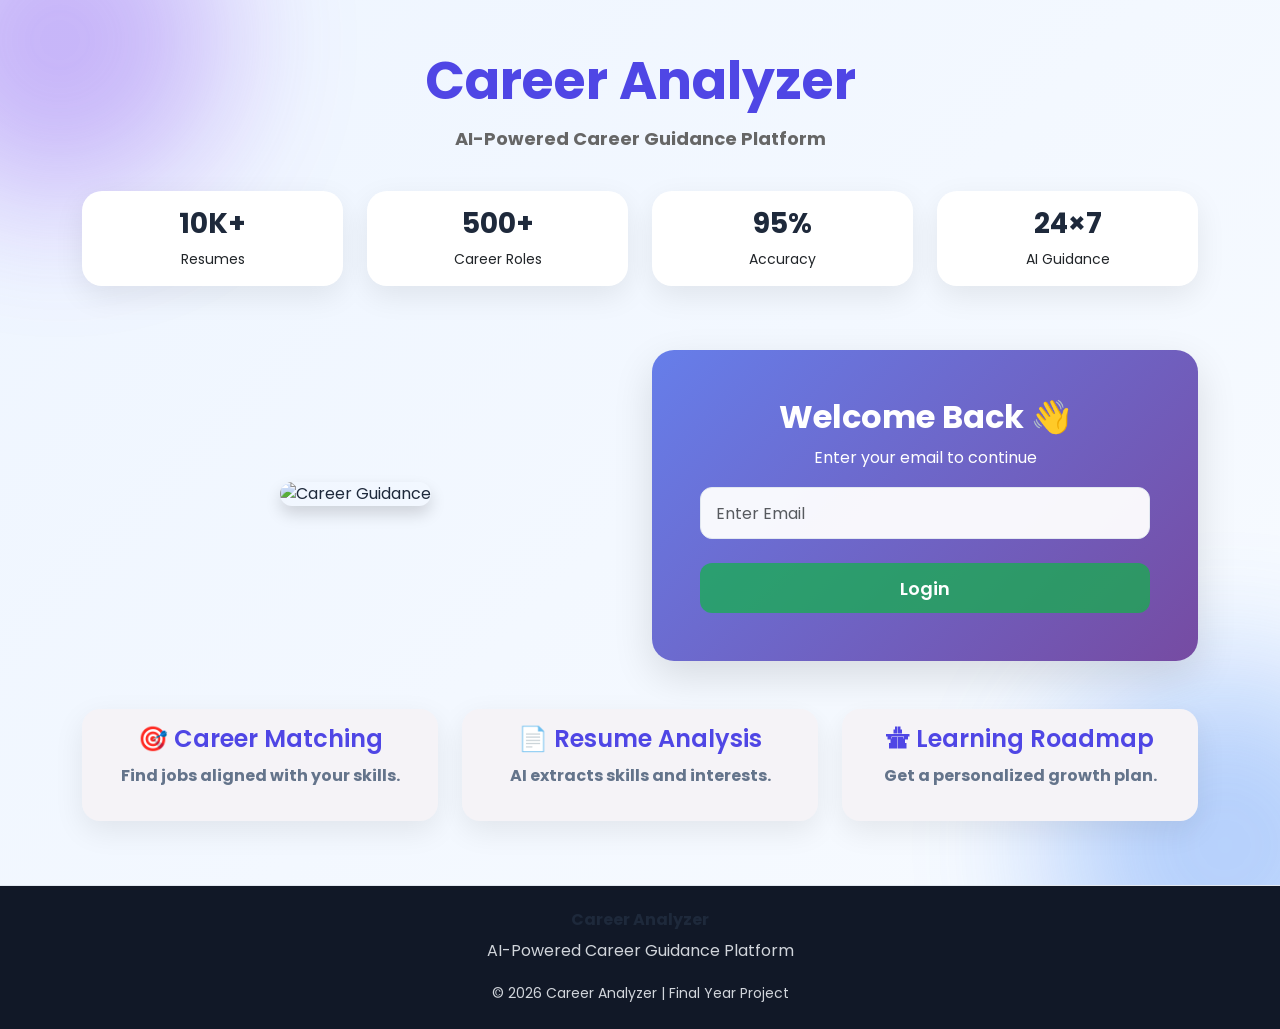
==== commit 5c9b16a5: "Updated CSS" ====
--- a/frontend/Career-Analyzer-Frontend/index.html
+++ b/frontend/Career-Analyzer-Frontend/index.html
@@ -2,12 +2,179 @@
 <html>
 <head>
     <title>Career Analyzer Login</title>
-
+ <link rel="icon"
+          type="image/png"
+          href="images/logo.png">
     <link href="https://cdn.jsdelivr.net/npm/bootstrap@5.3.3/dist/css/bootstrap.min.css"
           rel="stylesheet">
 
     <link rel="stylesheet" href="css/style.css">
-    
+    <style>
+
+body{
+    background:linear-gradient(135deg,#eef5ff,#f8fbff);
+    min-height:100vh;
+}
+
+.hero-section{
+    text-align:center;
+    padding:50px 20px 20px;
+}
+
+.hero-section h1{
+    font-size:52px;
+    font-weight:700;
+    color:#4f46e5;
+}
+
+.hero-section p{
+    font-size:18px;
+    color:#666;
+}
+
+.card{
+    border:none;
+    border-radius:20px;
+    transition:.3s;
+}
+
+.card:hover{
+    transform:translateY(-6px);
+    box-shadow:0 15px 35px rgba(0,0,0,.12);
+}
+
+.shadow-lg{
+    box-shadow:0 15px 40px rgba(0,0,0,.12)!important;
+}
+
+input.form-control{
+    height:52px;
+    border-radius:12px;
+}
+
+.btn-primary{
+    height:50px;
+    border-radius:12px;
+    font-size:18px;
+    font-weight:600;
+    background:#10b547b2;
+    border:none;
+}
+
+.btn-primary:hover{
+    background:#1fd741;
+}
+
+img{
+    border-radius:25px;
+    transition:.4s;
+}
+
+img:hover{
+    transform:scale(1.03);
+}
+
+.col-md-4 .card{
+    height:100%;
+    border-radius:18px;
+    background:rgb(245, 243, 247);
+}
+
+.col-md-4 h4{
+    color:#4f46e5;
+    font-weight:600;
+}
+
+footer{
+    margin-top:80px;
+    background:#111827;
+    color:white;
+}
+
+footer p,
+footer small{
+    color:#d1d5db;
+}
+
+.bg-blobs::before,
+.bg-blobs::after{
+
+    content:"";
+
+    position:fixed;
+
+    border-radius:50%;
+
+    filter:blur(70px);
+
+    opacity:.35;
+
+    z-index:-1;
+
+}
+
+.bg-blobs::before{
+
+    width:320px;
+
+    height:320px;
+
+    background:#7c3aed;
+
+    top:-120px;
+
+    left:-100px;
+
+}
+
+.bg-blobs::after{
+
+    width:350px;
+
+    height:350px;
+
+    background:#3b82f6;
+
+    bottom:-120px;
+
+    right:-120px;
+
+}
+
+
+.login-card{
+
+    background: linear-gradient(
+        135deg,
+        #667eea 0%,
+        #764ba2 100%
+    );
+
+    color: white;
+
+    border-radius: 22px;
+
+    border: none;
+
+    box-shadow:
+        0 18px 40px rgba(102,126,234,.35);
+
+}
+
+.login-card h2,
+.login-card p{
+
+    color: white !important;
+
+}
+
+.login-card input{
+
+    background: rgba(255,255,255,.95);
+
+}
+
+</style>
 </head>
 
 <body>
@@ -17,9 +184,43 @@
 <!-- Hero Section -->
 <div class="hero-section">
     <h1>Career Analyzer</h1>
-    <p>AI-Powered Career Guidance Platform</p>
+    <p><b>AI-Powered Career Guidance Platform</b></p>
 </div>
-
+<div class="container mb-4">
+
+    <div class="row text-center">
+
+        <div class="col-md-3 col-6 mb-3">
+            <div class="card p-3">
+                <h3>10K+</h3>
+                <small>Resumes</small>
+            </div>
+        </div>
+
+        <div class="col-md-3 col-6 mb-3">
+            <div class="card p-3">
+                <h3>500+</h3>
+                <small>Career Roles</small>
+            </div>
+        </div>
+
+        <div class="col-md-3 col-6 mb-3">
+            <div class="card p-3">
+                <h3>95%</h3>
+                <small>Accuracy</small>
+            </div>
+        </div>
+
+        <div class="col-md-3 col-6 mb-3">
+            <div class="card p-3">
+                <h3>24×7</h3>
+                <small>AI Guidance</small>
+            </div>
+        </div>
+
+    </div>
+
+</div>
 <div class="container mt-5">
 
     <div class="row align-items-center">
@@ -35,10 +236,10 @@
         <!-- Login Card -->
         <div class="col-lg-6">
 
-            <div class="card shadow-lg p-4">
-
-                <h2 class="text-center mb-3">
-                    Welcome Back
+            <div class="card shadow-lg p-5 login-card">
+
+                <h2 class="text-center mb--2 fw-bold">
+                    Welcome Back 👋
                 </h2>
 
                 <p class="text-center text-muted">
@@ -49,10 +250,11 @@
                     type="email"
                     id="username"
                     class="form-control mb-3"
-                    placeholder="Enter Email">
+                    placeholder="Enter Email"
+                    autocomplete="off">
 
                 <button
-                    class="btn btn-primary w-100"
+                    class="btn btn-primary w-100 mt-2"
                     onclick="login()">
                     Login
                 </button>
@@ -69,21 +271,22 @@
         <div class="col-md-4 mb-3">
             <div class="card p-3 text-center">
                 <h4>🎯 Career Matching</h4>
-                <p>Find jobs aligned with your skills.</p>
+                <p><b>Find jobs aligned with your skills.</b></p>
             </div>
         </div>
 
         <div class="col-md-4 mb-3">
             <div class="card p-3 text-center">
                 <h4>📄 Resume Analysis</h4>
-                <p>AI extracts skills and interests.</p>
+                <p><b>AI extracts skills and interests.</b></p>
             </div>
         </div>
 
         <div class="col-md-4 mb-3">
             <div class="card p-3 text-center">
-                <h4>🛣 Learning Roadmap</h4>
-                <p>Get a personalized growth plan.</p>
+             <h4>🛣 Learning Roadmap</h4>
+                <p><b>Get a personalized growth plan.</b></p>
+                
             </div>
         </div>
 
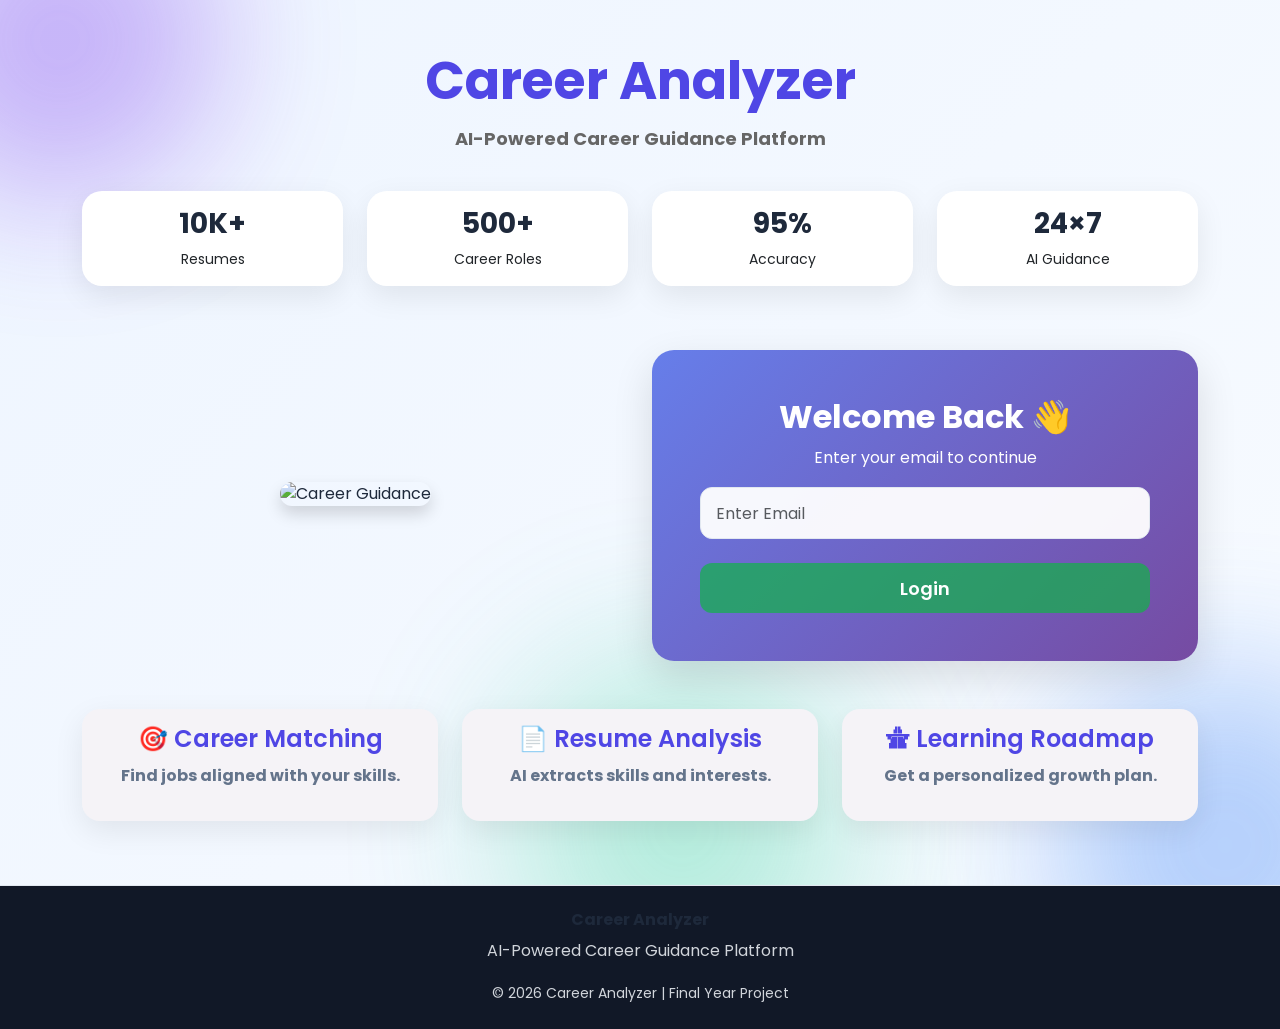
==== commit 2c62e8ea: "Updated some frontend changes" ====
--- a/frontend/Career-Analyzer-Frontend/index.html
+++ b/frontend/Career-Analyzer-Frontend/index.html
@@ -173,13 +173,81 @@
     background: rgba(255,255,255,.95);
 
 }
+#loaderOverlay{
+
+    position:fixed;
+    top:0;
+    left:0;
+    width:100%;
+    height:100%;
+    background:rgba(255,255,255,.92);
+
+    display:none;
+
+    justify-content:center;
+    align-items:center;
+
+    z-index:99999;
+
+    backdrop-filter:blur(6px);
+
+}
+
+.loader-box{
+
+    background:white;
+    padding:40px 60px;
+    border-radius:20px;
+
+    text-align:center;
+
+    box-shadow:0 20px 50px rgba(0,0,0,.25);
+
+    animation:popup .35s ease;
+
+}
+
+.loader-box h3{
+
+    margin-top:15px;
+    color:#2563eb;
+    font-weight:700;
+
+}
+
+.loader-box p{
+
+    color:#666;
+
+}
+
+@keyframes popup{
+
+from{
+
+transform:scale(.8);
+opacity:0;
+
+}
+
+to{
+
+transform:scale(1);
+opacity:1;
+
+}
+
+}
+
 
 </style>
 </head>
 
 <body>
-
-<div class="bg-blobs"></div>
+<div class="bg-blobs">
+    <span class="blob-green"></span>
+</div>
+
 
 <!-- Hero Section -->
 <div class="hero-section">
@@ -291,6 +359,26 @@
         </div>
 
     </div>
+</div>
+<!-- Login Loader -->
+
+<div id="loaderOverlay" style="display:none;">
+
+    <div class="loader-box">
+
+        <div class="spinner-border text-primary mb-3"
+             role="status"
+             style="width:70px;height:70px;">
+
+            <span class="visually-hidden">Loading...</span>
+
+        </div>
+
+        <h3>Logging In...</h3>
+
+        <p>Please wait while we verify your account.</p>
+
+    </div>
 
 </div>
 
@@ -311,9 +399,5 @@
 <script src="js/config.js"></script>
 <script src="js/login.js"></script>
 
-
-
-
-
 </body>
 </html>
--- a/frontend/Career-Analyzer-Frontend/css/style.css
+++ b/frontend/Career-Analyzer-Frontend/css/style.css
@@ -156,60 +156,52 @@
 ==============================*/
 
 .bg-blobs{
-
     position:fixed;
-
     inset:0;
-
     overflow:hidden;
-
+    pointer-events:none;
     z-index:-1;
-
-}
-
+}
 
 .bg-blobs::before,
-
 .bg-blobs::after{
-
     content:"";
-
     position:absolute;
-
-    width:500px;
-
-    height:500px;
-
     border-radius:50%;
-
     filter:blur(90px);
-
-    opacity:.25;
-
-    animation:floatBlob 14s infinite alternate;
-
-}
-
-
+    opacity:.45;
+    animation:floatBlob 18s ease-in-out infinite alternate;
+}
+
+/* Top Left Blue */
 .bg-blobs::before{
-
+    width:420px;
+    height:420px;
     background:#60a5fa;
-
     top:-120px;
-
     left:-120px;
-
-}
-
-
+}
+
+/* Bottom Right Purple */
 .bg-blobs::after{
-
-    background:#38bdf8;
-
-    bottom:-150px;
-
+    width:380px;
+    height:380px;
+    background:#a855f7;
+    bottom:-120px;
     right:-120px;
-
+    animation-duration:22s;
+}
+.blob-green{
+    position:absolute;
+    width:340px;
+    height:340px;
+    border-radius:50%;
+    background:#34d399;
+    filter:blur(85px);
+    opacity:.35;
+    left:40%;
+    bottom:-100px;
+    animation:floatGreen 20s ease-in-out infinite alternate;
 }
 
 
@@ -220,31 +212,26 @@
 @keyframes floatBlob{
 
     from{
-
-        transform:
-
-        translateY(0)
-
-        translateX(0)
-
-        scale(1);
-
+        transform:translate(0,0) scale(1);
     }
 
     to{
-
-        transform:
-
-        translateY(80px)
-
-        translateX(60px)
-
-        scale(1.25);
-
-    }
-
-}
-
+        transform:translate(50px,40px) scale(1.15);
+    }
+
+}
+
+@keyframes floatGreen{
+
+    from{
+        transform:translate(0,0);
+    }
+
+    to{
+        transform:translate(-60px,-50px);
+    }
+
+}
 
 /*==============================
     HERO SECTION
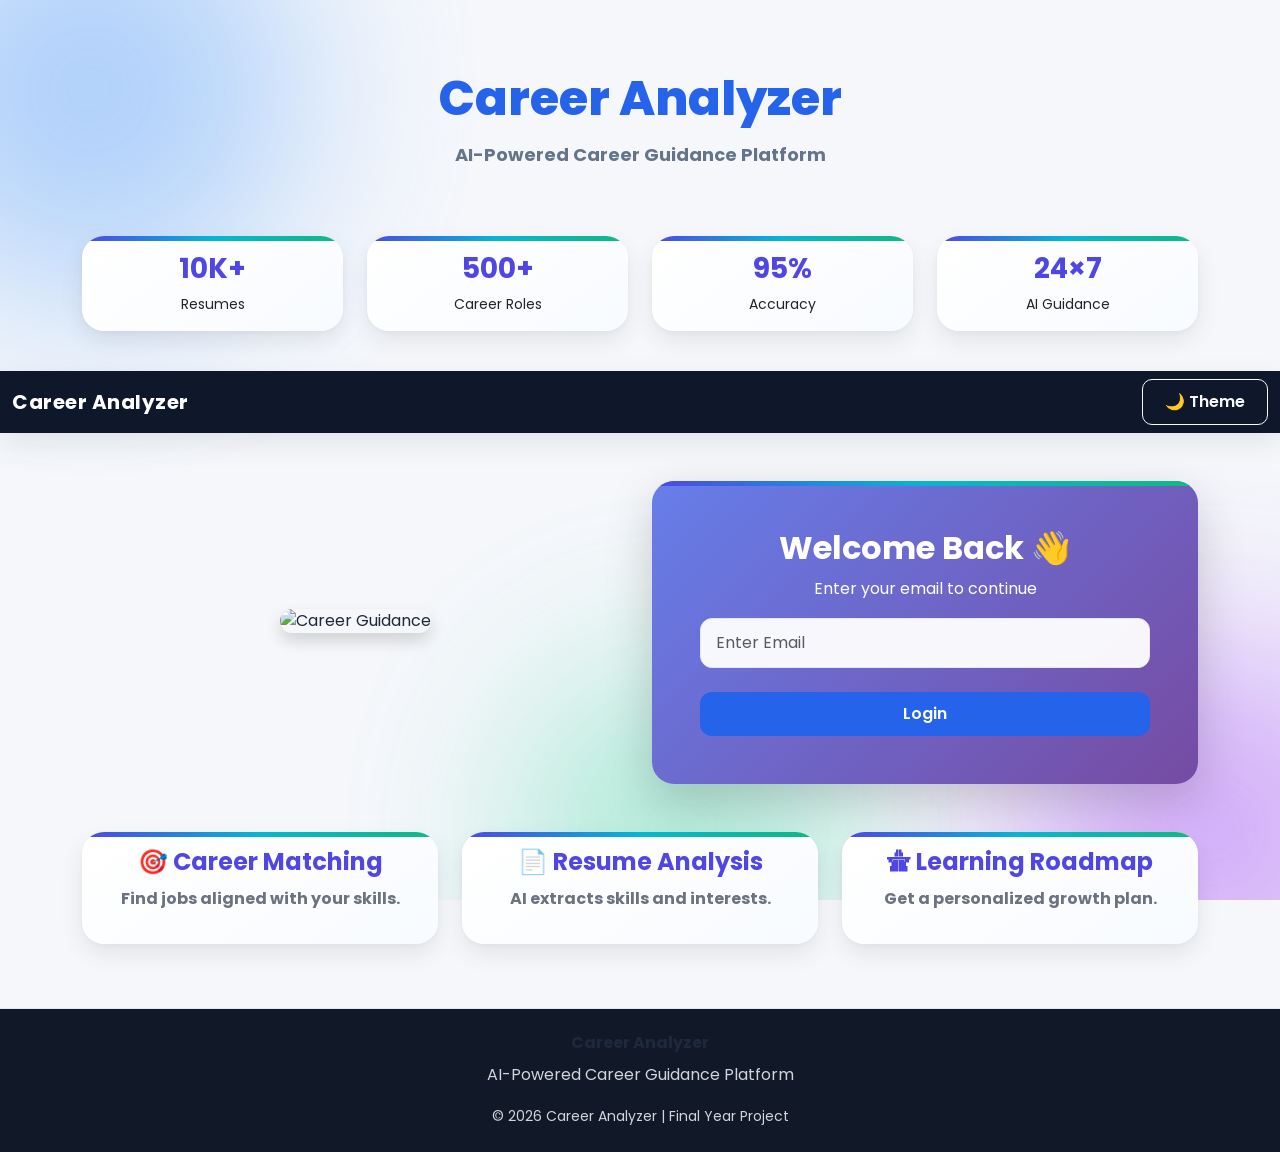
==== commit d0db1669: "Upgraded frontend" ====
--- a/frontend/Career-Analyzer-Frontend/index.html
+++ b/frontend/Career-Analyzer-Frontend/index.html
@@ -10,85 +10,97 @@
 
     <link rel="stylesheet" href="css/style.css">
     <style>
-
-body{
-    background:linear-gradient(135deg,#eef5ff,#f8fbff);
-    min-height:100vh;
-}
-
-.hero-section{
-    text-align:center;
-    padding:50px 20px 20px;
-}
-
-.hero-section h1{
-    font-size:52px;
+a{
+
+    position:relative;
+
+    text-decoration:none !important;
+
+    transition:.3s;
+
+}
+
+/* Animated Underline */
+
+a::after{
+
+    content:"";
+
+    position:absolute;
+
+    left:0;
+
+    bottom:-3px;
+
+    width:0%;
+
+    height:2px;
+
+    background:#4f46e5;
+
+    transition:width .3s ease;
+
+}
+
+a:hover::after{
+
+    width:100%;
+
+}
+
+/* Navbar Links */
+
+.nav-link{
+
+    font-weight:600;
+
+}
+
+.nav-link:hover{
+
+    color:#60a5fa !important;
+
+}
+
+.nav-link.active::after{
+
+    width:100%;
+
+}
+
+/* Dashboard Quick Access Links */
+
+.text-decoration-none{
+
+    display:block;
+
+}
+
+.text-decoration-none:hover{
+
+    color:inherit;
+
+}
+
+/* Brand Link */
+
+.navbar-brand{
+
     font-weight:700;
-    color:#4f46e5;
-}
-
-.hero-section p{
-    font-size:18px;
-    color:#666;
-}
-
-.card{
-    border:none;
-    border-radius:20px;
-    transition:.3s;
-}
-
-.card:hover{
-    transform:translateY(-6px);
-    box-shadow:0 15px 35px rgba(0,0,0,.12);
-}
-
-.shadow-lg{
-    box-shadow:0 15px 40px rgba(0,0,0,.12)!important;
-}
-
-input.form-control{
-    height:52px;
-    border-radius:12px;
-}
-
-.btn-primary{
-    height:50px;
-    border-radius:12px;
-    font-size:18px;
-    font-weight:600;
-    background:#10b547b2;
-    border:none;
-}
-
-.btn-primary:hover{
-    background:#1fd741;
-}
-
-img{
-    border-radius:25px;
-    transition:.4s;
-}
-
-img:hover{
-    transform:scale(1.03);
-}
-
-.col-md-4 .card{
-    height:100%;
-    border-radius:18px;
-    background:rgb(245, 243, 247);
-}
-
-.col-md-4 h4{
-    color:#4f46e5;
-    font-weight:600;
-}
-
+
+}
+
+.navbar-brand::after{
+
+    background:#ffffff;
+
+}
+
+/* Footer Links (if added later) */
 footer{
     margin-top:80px;
     background:#111827;
-    color:white;
+    color:rgb(255, 255, 255);
 }
 
 footer p,
@@ -96,48 +108,270 @@
     color:#d1d5db;
 }
 
-.bg-blobs::before,
-.bg-blobs::after{
+.card{
+
+    border:none;
+
+    border-radius:22px;
+
+    background:linear-gradient(145deg,#ffffff,#f8fbff);
+
+    box-shadow:
+    0 10px 25px rgba(0,0,0,.08),
+    0 2px 6px rgba(0,0,0,.04);
+
+    transition:all .35s ease;
+
+    overflow:hidden;
+
+    position:relative;
+
+}
+
+/* Top Gradient Line */
+
+.card::before{
 
     content:"";
 
-    position:fixed;
-
-    border-radius:50%;
-
-    filter:blur(70px);
-
-    opacity:.35;
-
-    z-index:-1;
-
-}
-
-.bg-blobs::before{
-
-    width:320px;
-
-    height:320px;
-
-    background:#7c3aed;
-
-    top:-120px;
-
-    left:-100px;
-
-}
-
-.bg-blobs::after{
-
-    width:350px;
-
-    height:350px;
-
-    background:#3b82f6;
-
-    bottom:-120px;
-
-    right:-120px;
+    position:absolute;
+
+    left:0;
+
+    top:0;
+
+    width:100%;
+
+    height:5px;
+
+    background:linear-gradient(
+    90deg,
+    #4f46e5,
+    #06b6d4,
+    #10b981
+    );
+
+}
+
+/* Hover Effect */
+
+.card:hover{
+
+    transform:translateY(-8px);
+
+    box-shadow:
+    0 20px 35px rgba(79,70,229,.18),
+    0 10px 15px rgba(0,0,0,.08);
+
+}
+
+/* Card Titles */
+
+.card h2{
+
+    font-weight:700;
+
+    color:#4f46e5;
+
+}
+
+.card h3{
+
+    font-weight:700;
+
+    color:#4f46e5;
+
+}
+
+.card h4{
+
+    font-weight:700;
+
+    color:#4f46e5;
+
+}
+
+.card h5{
+
+    font-weight:600;
+
+    color:#1f2937;
+
+}
+
+.card h6{
+
+    font-weight:600;
+
+    color:#374151;
+
+}
+
+/* Paragraph */
+
+.card p{
+
+    color:#6b7280;
+
+    line-height:1.7;
+
+}
+
+/* Icons */
+
+.card i{
+
+    color:#4f46e5;
+
+    transition:.3s;
+
+}
+
+.card:hover i{
+
+    transform:scale(1.2);
+
+}
+
+/* ===========================
+   STATISTICS CARDS
+=========================== */
+
+.stat-card{
+
+    background:linear-gradient(
+    135deg,
+    #eef4ff,
+    #ffffff
+    );
+
+    text-align:center;
+
+    padding:20px;
+
+}
+
+.stat-number{
+
+    font-size:42px;
+
+    font-weight:800;
+
+    color:#4f46e5;
+
+}
+
+/* ===========================
+   BEST MATCH CARD
+=========================== */
+
+.best-match{
+
+    background:linear-gradient(
+    135deg,
+    #4f46e5,
+    #7c3aed
+    );
+
+    color:white;
+
+}
+
+.best-match h2,
+.best-match h4,
+.best-match h5{
+
+    color:white;
+
+}
+
+.best-match .progress{
+
+    height:24px;
+
+    border-radius:50px;
+
+}
+
+/* ===========================
+   QUICK ACCESS CARDS
+=========================== */
+
+.text-decoration-none .card{
+
+    cursor:pointer;
+
+    min-height:180px;
+
+    display:flex;
+
+    justify-content:center;
+
+    align-items:center;
+
+}
+
+.text-decoration-none .card h2{
+
+    font-size:45px;
+
+    transition:.3s;
+
+}
+
+.text-decoration-none:hover .card{
+
+    background:linear-gradient(
+    145deg,
+    #eef7ff,
+    #ffffff
+    );
+
+}
+
+.text-decoration-none:hover h2{
+
+    transform:scale(1.2) rotate(6deg);
+
+}
+
+/* ===========================
+   PROFILE SUMMARY CARDS
+=========================== */
+
+.card .bi{
+
+    margin-right:8px;
+
+}
+
+/* ===========================
+   CANVAS CARD
+=========================== */
+
+canvas{
+
+    margin-top:15px;
+
+}
+
+/* ===========================
+   RESPONSIVE
+=========================== */
+
+@media(max-width:768px){
+
+.card{
+
+margin-bottom:20px;
+
+}
+
+.stat-number{
+
+font-size:32px;
+
+}
 
 }
 
@@ -289,6 +523,25 @@
     </div>
 
 </div>
+<nav class="navbar navbar-dark bg-dark">
+    <div class="container-fluid">
+
+        <span class="navbar-brand">
+            Career Analyzer
+        </span>
+
+        <div class="ms-auto d-flex gap-2">
+
+            <button class="btn btn-outline-light"
+                    onclick="toggleTheme()">
+                🌙 Theme
+            </button>
+
+
+        </div>
+
+    </div>
+</nav>
 <div class="container mt-5">
 
     <div class="row align-items-center">
